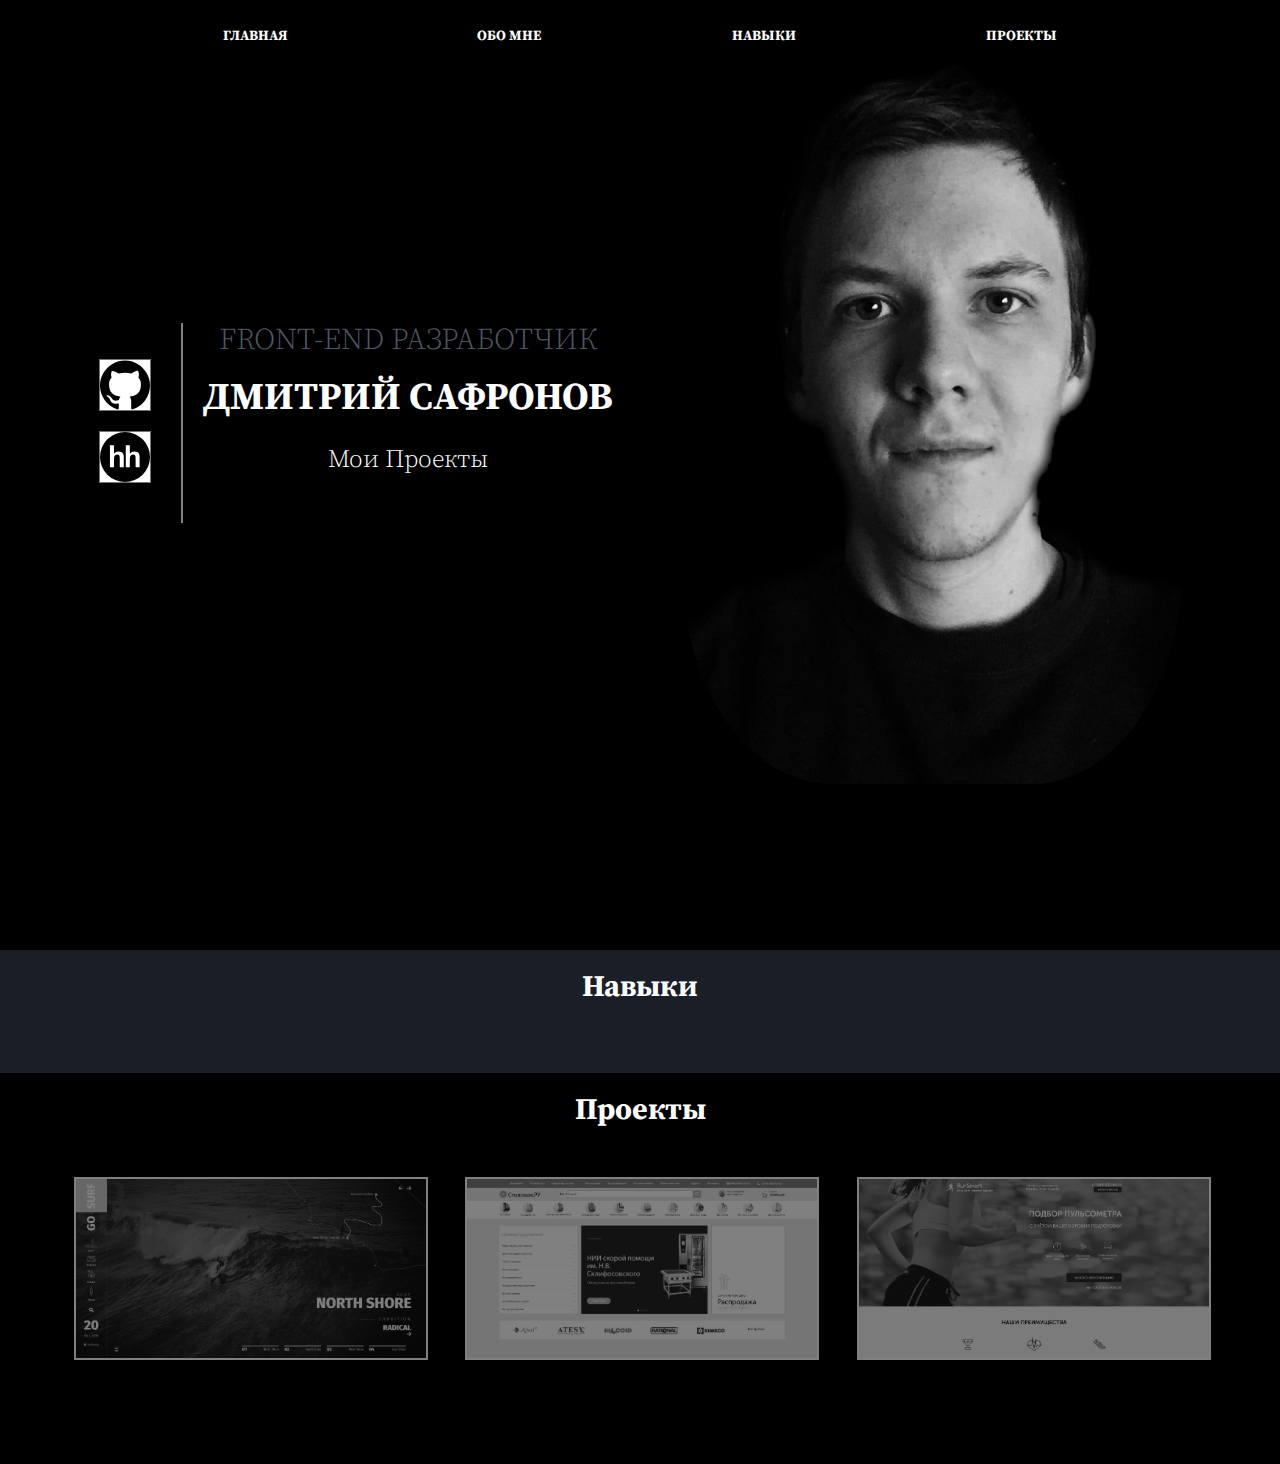
==== index.html @ 77fbb994 "Пробраня версия Портфолио (шапка, проекты)" ====
<!DOCTYPE html>
<html lang="ru">
<head>
    <meta charset="UTF-8">
    <meta http-equiv="X-UA-Compatible" content="IE=edge">
    <meta name="viewport" content="width=device-width, initial-scale=1.0">
    <title>Дмитрий Сафронов</title>
    <link rel="stylesheet" href="css/fonts.css">
    <link rel="stylesheet" href="css/style.css">
</head>
<body>
    <header class="header">
        <div class="container">
            <nav class="menu">
                <ul class="menu__list">
                    <li>
                        <a href="">
                            Главная
                        </a>
                    </li>
                    <li>
                        <a href="">
                            <span>Обо мне</span>
                        </a>
                    </li>
                    <li>
                        <a href="">
                            Навыки
                        </a>
                    </li>
                    <li>
                        <a href="">
                            Проекты
                        </a>
                    </li>
                </ul>
            </nav>
            <div class="header__wrapper">
                <div class="text">
                    <ul class="social__links">
                        <li class="github">
                            <a href="#">
                            <img src="img/social/github-logo.svg" alt="github">
                            </a>
                        </li>
                        <li class="hh">
                            <a href="#">
                            <img src="img/social/min.svg" alt="hh">
                            </a>
                        </li>
                    </ul>
                    <div class="line"></div>
                    <div class="title">
                        <div class="title__header">
                            <span>Front-End Разработчик</span>
                            Дмитрий Сафронов <br>
                        </div>
                        <div class="header-btn">
                            <a href="#" class="btn">Мои Проекты</a>
                        </div>
                    </div>
                </div>
                <div class="header__img">
                    <img src="img/I-am-bw-2.png" alt="i-am">
                </div>
            </div>
        </div>
    </header>

    <section class="skills">
        <div class="container">
            <div class="title">Навыки</div>
            <div class="skills__wrapper">
                <div class="skills_list">
                    <div class="skills__item">
                        <img src="" alt="">
                    </div>
                </div>
            </div>
        </div>
    </section>

    <section class="portfolio">
        <div class="container">
            <div class="title">Проекты</div>
            <div class="portfolio__wrapper">
                <div class="portfolio__list">
                    <div class="portfolio__item">
                        <a href="./projects/gosurf/index.html">
                            <img src="img/portfolio/go-surf.jpg" alt="go-surf">
                        </a>
                        <span class="portfolio__head">Go-surf</span>
                        <span class="portfolio__subhead">Туры по пляжам для сёрфинга</span>
                    </div>
                    <div class="portfolio__item">
                        <a href="./projects/dininroom/index.html">
                            <img src="img/portfolio/dininroom.jpg" alt="dininroom">
                        </a>
                        <span class="portfolio__head">Столовая.РУ</span>
                        <span class="portfolio__subhead">оснащение предприятий питания</span>
                    </div>
                    <div class="portfolio__item">
                        <a href="./projects/runsmart/index.html">
                            <img src="img/portfolio/runsmart.jpg" alt="runsmart">
                        </a>
                        <span class="portfolio__head">Runsmart</span>
                        <span class="portfolio__subhead">Пульсометры и спортивные часы</span>
                    </div>
                </div>
            </div>
        </div>
    </section>

    <script src="script.js"></script>
</body>
</html>
---- css/fonts.css ----
@font-face {
	font-family: 'SourceSerifPro';
	src: local('../fonts/SourceSerifPro-Light.ttf'),
		url('../fonts/SourceSerifPro-Light.ttf') format('truetype');
        font-weight: 300;
        font-style: normal;
}

@font-face {
	font-family: 'SourceSerifPro';
	src: local('../fonts/SourceSerifPro-Regular.ttf'),
		url('../fonts/SourceSerifPro-Regular.ttf') format('truetype');
        font-weight: normal;
        font-style: normal;
}

@font-face {
	font-family: 'SourceSerifPro';
	src: local('../fonts/SourceSerifPro-Bold.ttf'),
		url('../fonts/SourceSerifPro-Bold.ttf') format('truetype');
        font-weight: 700;
        font-style: normal;
}
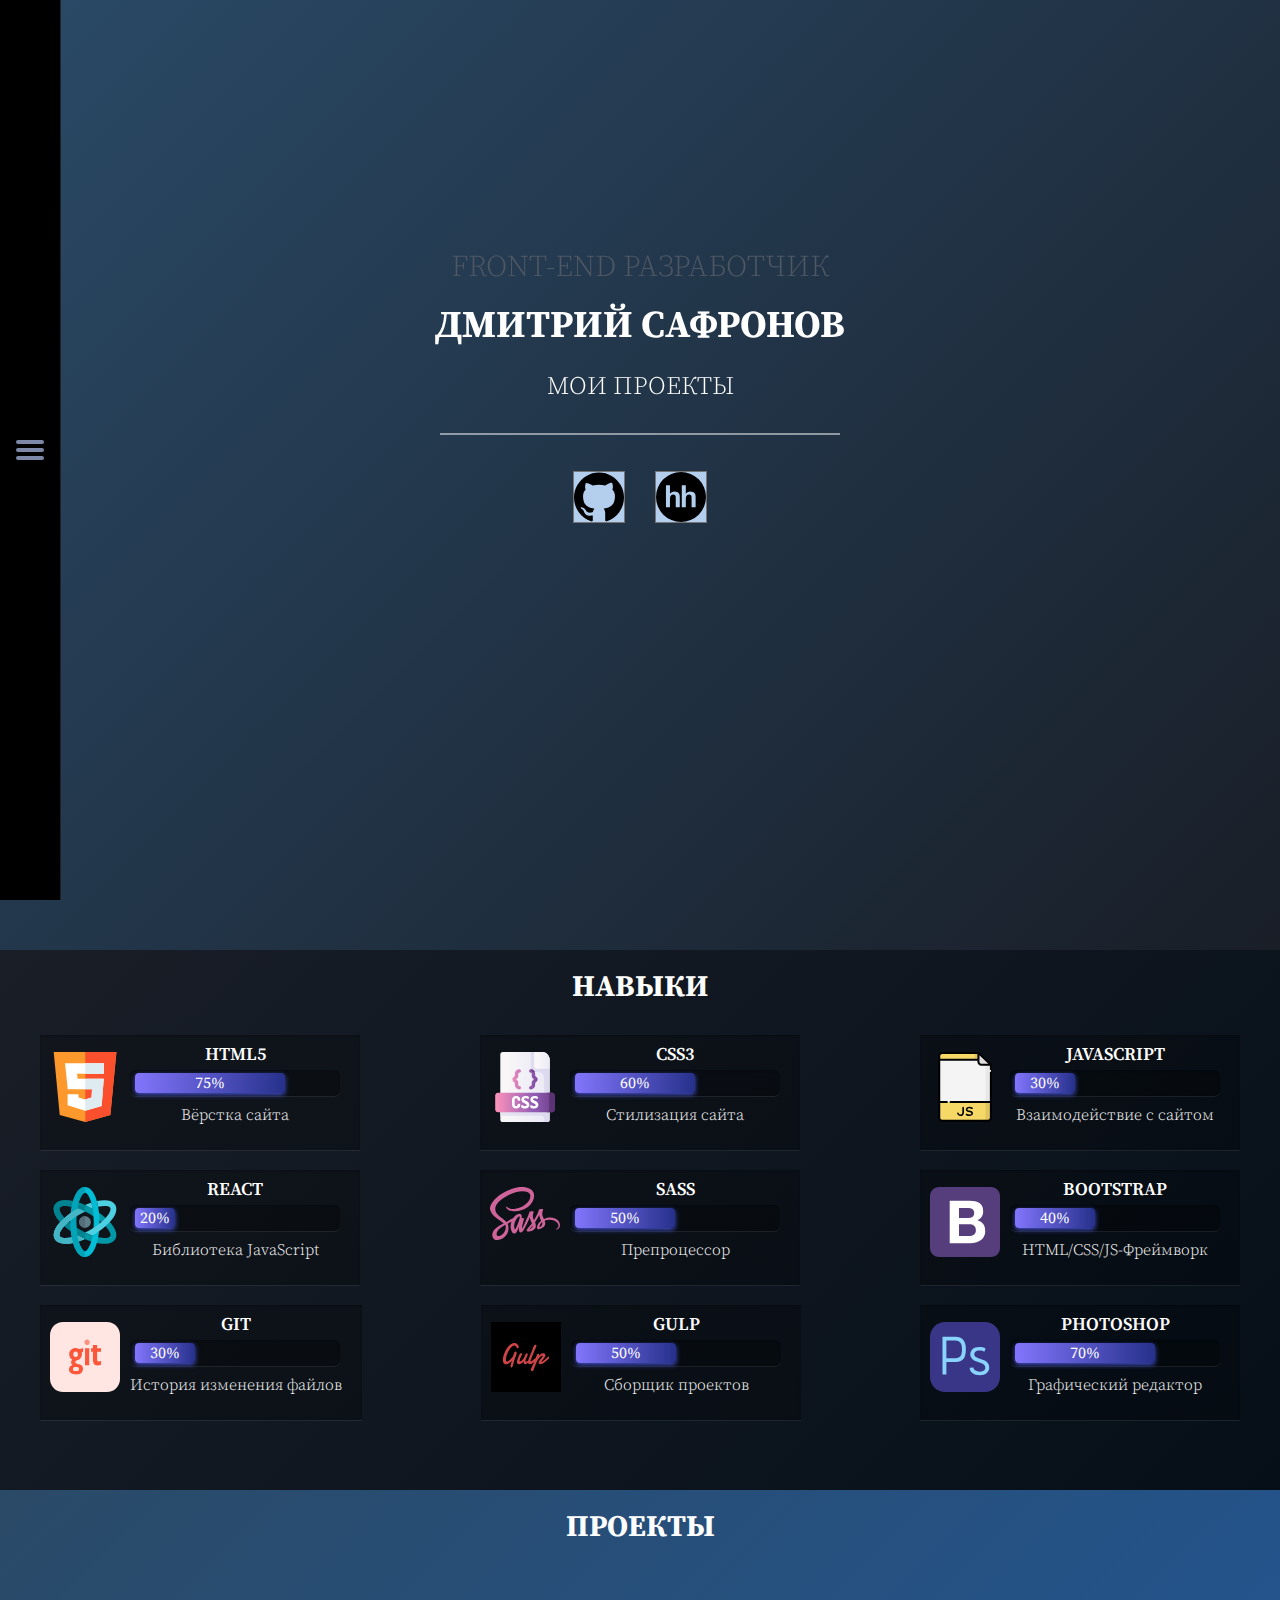
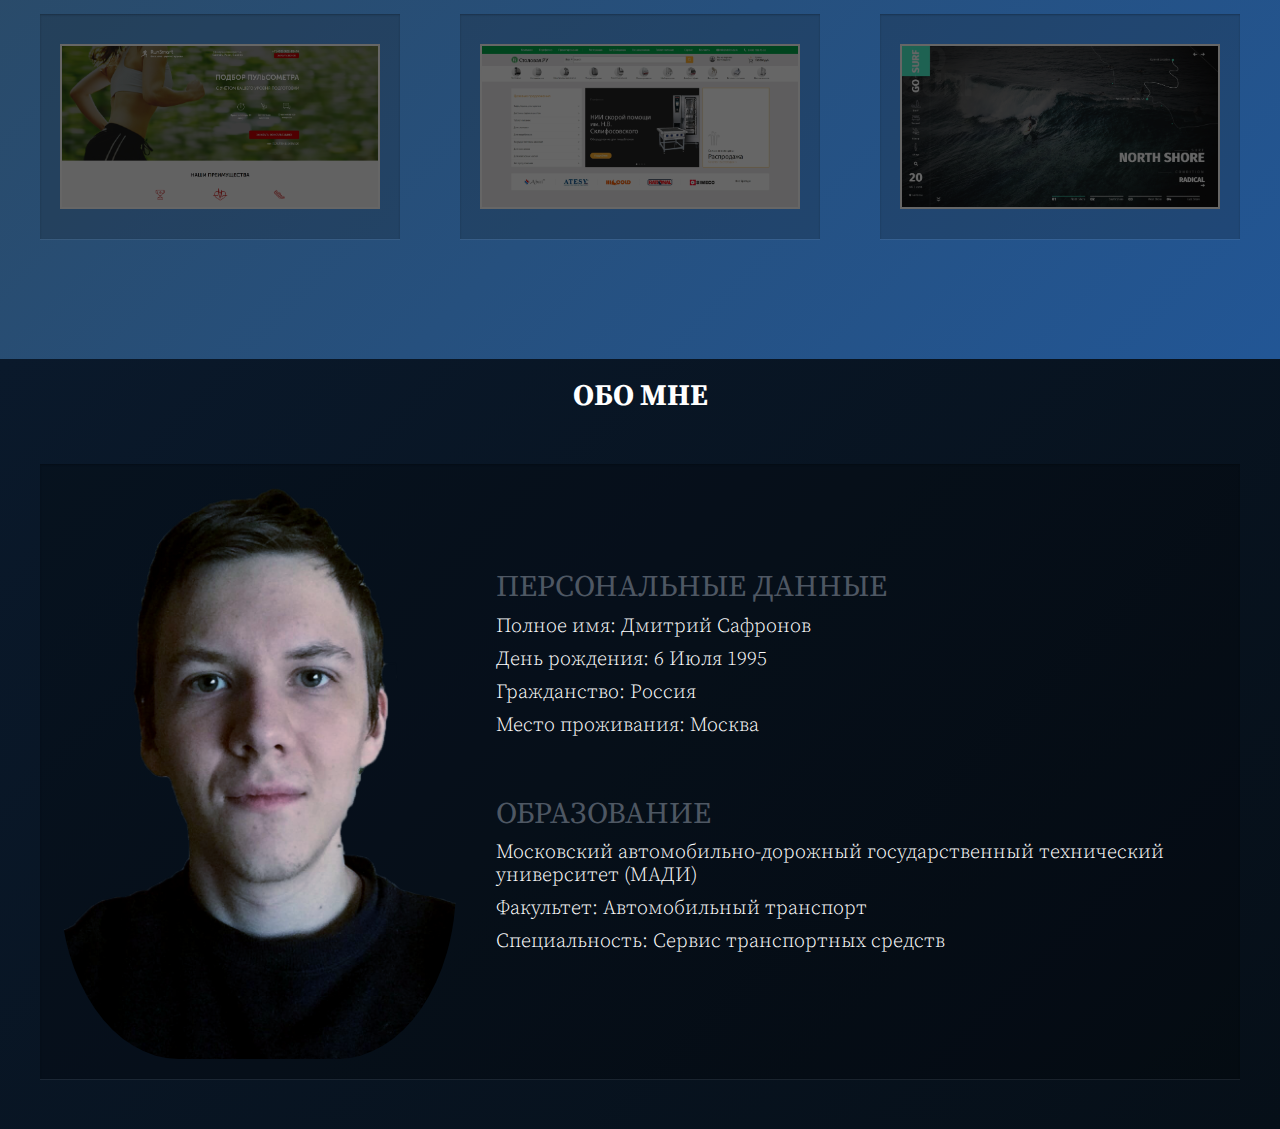
==== commit fc38657e: "Изменённое портфолио. Реализовано: Шапка, Навыки, Проекты, Обо мне, Бургер-меню" ====
--- a/index.html
+++ b/index.html
@@ -5,46 +5,54 @@
     <meta http-equiv="X-UA-Compatible" content="IE=edge">
     <meta name="viewport" content="width=device-width, initial-scale=1.0">
     <title>Дмитрий Сафронов</title>
+    <link rel="stylesheet" href="https://cdnjs.cloudflare.com/ajax/libs/animate.css/4.1.1/animate.min.css"/>
     <link rel="stylesheet" href="css/fonts.css">
     <link rel="stylesheet" href="css/style.css">
 </head>
 <body>
-    <header class="header">
+    <div class="nav__bar">
+        <a href="#" class="nav__trigger">
+            <div class="bars"></div>
+        </a>   
+    </div>
+
+    <nav class="menu">
+        <ul class="menu__list">
+            <li>
+                <a href="#header">
+                    Главная
+                </a>
+            </li>
+            <li>
+                <a href="#skills">
+                    Навыки
+                </a>
+            </li>
+            <li>
+                <a href="#works">
+                    Проекты
+                </a>
+            </li>
+            <li>
+                <a href="#about-me">
+                    <span>Обо мне</span>
+                </a>
+            </li>
+        </ul>
+    </nav>
+
+    <header class="header" id="header">
         <div class="container">
-            <nav class="menu">
-                <ul class="menu__list">
-                    <li>
-                        <a href="">
-                            Главная
-                        </a>
-                    </li>
-                    <li>
-                        <a href="">
-                            <span>Обо мне</span>
-                        </a>
-                    </li>
-                    <li>
-                        <a href="">
-                            Навыки
-                        </a>
-                    </li>
-                    <li>
-                        <a href="">
-                            Проекты
-                        </a>
-                    </li>
-                </ul>
-            </nav>
             <div class="header__wrapper">
                 <div class="text">
                     <ul class="social__links">
                         <li class="github">
-                            <a href="#">
+                            <a href="https://github.com/svsdima">
                             <img src="img/social/github-logo.svg" alt="github">
                             </a>
                         </li>
                         <li class="hh">
-                            <a href="#">
+                            <a href="https://hh.ru/resume/bef6593eff08a154a40039ed1f454852306b78">
                             <img src="img/social/min.svg" alt="hh">
                             </a>
                         </li>
@@ -52,65 +60,248 @@
                     <div class="line"></div>
                     <div class="title">
                         <div class="title__header">
-                            <span>Front-End Разработчик</span>
-                            Дмитрий Сафронов <br>
+                            Front-End Разработчик
+                        </div>
+                        <div class="title__subheader">
+                            Дмитрий Сафронов
                         </div>
                         <div class="header-btn">
-                            <a href="#" class="btn">Мои Проекты</a>
-                        </div>
-                    </div>
-                </div>
-                <div class="header__img">
-                    <img src="img/I-am-bw-2.png" alt="i-am">
-                </div>
+                            <a href="#works" class="btn">Мои Проекты</a>
+                        </div>
+                    </div>
+                </div>
+<!--                 <div class="header__img">
+                    <img src="img/dmitriy3.png" alt="dmitriy">
+                </div> -->
             </div>
         </div>
     </header>
 
-    <section class="skills">
+    <section class="skills" id="skills">
         <div class="container">
             <div class="title">Навыки</div>
             <div class="skills__wrapper">
-                <div class="skills_list">
-                    <div class="skills__item">
-                        <img src="" alt="">
+                <div class="skills__list">
+                    <div class="skills__item">
+                        <div class="skills__img">
+                            <img src="img/skills/html-5.svg" alt="html-5">
+                        </div>
+                    </div>
+                    <div class="skills__list-wrapper">
+                        <div class="skills__title">HTML5</div>
+                        <div class="skills__progress">
+                            <div class="skills__progress-bar" data-done="75">
+                                75%
+                            </div>
+                        </div>
+                        <div class="skills__subtitle">Вёрстка сайта</div>
+                    </div>
+                </div>
+                <div class="skills__list">
+                    <div class="skills__item">
+                        <div class="skills__img">
+                            <img src="img/skills/css.svg" alt="css">
+                        </div>
+                    </div>
+                    <div class="skills__list-wrapper">
+                        <div class="skills__title">CSS3</div>
+                        <div class="skills__progress">
+                            <div class="skills__progress-bar" data-done="60">
+                                60%
+                            </div>
+                        </div>
+                        <div class="skills__subtitle">Стилизация сайта</div>
+                    </div>
+                </div>
+                <div class="skills__list">
+                    <div class="skills__item">
+                        <div class="skills__img">
+                            <img src="img/skills/javascript.svg" alt="javascript">
+                        </div>
+                    </div>
+                    <div class="skills__list-wrapper">
+                        <div class="skills__title">JavaScript</div>
+                        <div class="skills__progress">
+                            <div class="skills__progress-bar" data-done="30">
+                                30%
+                            </div>
+                        </div>
+                        <div class="skills__subtitle">Взаимодействие с сайтом</div>
+                    </div>
+                </div>
+                <div class="skills__list">
+                    <div class="skills__item">
+                        <div class="skills__img">
+                            <img src="img/skills/react.svg" alt="react">
+                        </div>
+                    </div>
+                    <div class="skills__list-wrapper">
+                        <div class="skills__title">React</div>
+                        <div class="skills__progress">
+                            <div class="skills__progress-bar" data-done="20">
+                                20%
+                            </div>
+                        </div>
+                        <div class="skills__subtitle">Библиотека JavaScript</div>
+                    </div>
+                </div>
+                <div class="skills__list">
+                    <div class="skills__item">
+                        <div class="skills__img sass">
+                            <img src="img/skills/sass1.svg" alt="sass">
+                        </div>
+                    </div>
+                    <div class="skills__list-wrapper">
+                        <div class="skills__title">Sass</div>
+                        <div class="skills__progress">
+                            <div class="skills__progress-bar" data-done="50">
+                                50%
+                            </div>
+                        </div>
+                        <div class="skills__subtitle">Препроцессор</div>
+                    </div>
+                </div>
+                <div class="skills__list">
+                    <div class="skills__item">
+                        <div class="skills__img">
+                            <img src="img/skills/bootstrap.svg" alt="bootstrap">
+                        </div>
+                    </div>
+                    <div class="skills__list-wrapper">
+                        <div class="skills__title">Bootstrap</div>
+                        <div class="skills__progress">
+                            <div class="skills__progress-bar" data-done="40">
+                                40%
+                            </div>
+                        </div>
+                        <div class="skills__subtitle">HTML/CSS/JS-Фреймворк</div>
+                    </div>
+                </div>
+                <div class="skills__list">
+                    <div class="skills__item">
+                        <div class="skills__img">
+                            <img src="img/skills/git.svg" alt="git">
+                        </div>
+                    </div>
+                    <div class="skills__list-wrapper">
+                        <div class="skills__title">Git</div>
+                        <div class="skills__progress">
+                            <div class="skills__progress-bar" data-done="30">
+                                30%
+                            </div>
+                        </div>
+                        <div class="skills__subtitle">История изменения файлов</div>
+                    </div>
+                </div>
+                <div class="skills__list">
+                    <div class="skills__item">
+                        <div class="skills__img gulp">
+                            <img src="img/skills/gulp.svg" alt="gulp">
+                        </div>
+                    </div>
+                    <div class="skills__list-wrapper">
+                        <div class="skills__title">Gulp</div>
+                        <div class="skills__progress">
+                            <div class="skills__progress-bar" data-done="50">
+                                50%
+                            </div>
+                        </div>
+                        <div class="skills__subtitle">Сборщик проектов</div>
+                    </div>
+                </div>
+                <div class="skills__list">
+                    <div class="skills__item">
+                        <div class="skills__img">
+                            <img src="img/skills/photoshop.svg" alt="photoshop">
+                        </div>
+                    </div>
+                    <div class="skills__list-wrapper">
+                        <div class="skills__title">Photoshop</div>
+                        <div class="skills__progress">
+                            <div class="skills__progress-bar" data-done="70">
+                                70%
+                            </div>
+                        </div>
+                        <div class="skills__subtitle">Графический редактор</div>
                     </div>
                 </div>
             </div>
         </div>
     </section>
 
-    <section class="portfolio">
+    <section class="portfolio" id="works">
         <div class="container">
             <div class="title">Проекты</div>
             <div class="portfolio__wrapper">
                 <div class="portfolio__list">
-                    <div class="portfolio__item">
-                        <a href="./projects/gosurf/index.html">
-                            <img src="img/portfolio/go-surf.jpg" alt="go-surf">
-                        </a>
-                        <span class="portfolio__head">Go-surf</span>
-                        <span class="portfolio__subhead">Туры по пляжам для сёрфинга</span>
-                    </div>
-                    <div class="portfolio__item">
-                        <a href="./projects/dininroom/index.html">
-                            <img src="img/portfolio/dininroom.jpg" alt="dininroom">
-                        </a>
-                        <span class="portfolio__head">Столовая.РУ</span>
-                        <span class="portfolio__subhead">оснащение предприятий питания</span>
-                    </div>
-                    <div class="portfolio__item">
-                        <a href="./projects/runsmart/index.html">
-                            <img src="img/portfolio/runsmart.jpg" alt="runsmart">
-                        </a>
-                        <span class="portfolio__head">Runsmart</span>
-                        <span class="portfolio__subhead">Пульсометры и спортивные часы</span>
+                    <div class="portfolio__item item">
+                        <a href="./projects/gosurf/index.html"><img src="img/portfolio/runsmart.jpg" alt="runsmart"></a>
+                        <div class="item__content">
+                            <span class="item__head">Runsmart</span>
+                            <span class="item__subhead">Пульсометры и спортивные часы</span>
+                        </div>
+                    </div>
+                    <div class="portfolio__item item">
+                        <a href="./projects/gosurf/index.html"><img src="img/portfolio/dininroom.jpg" alt="dininroom"></a>
+                        <div class="item__content">
+                            <span class="item__head">Столовая.РУ</span>
+                            <span class="item__subhead">оснащение предприятий питания</span>
+                        </div>
+                    </div>
+                    <div class="portfolio__item item">
+                        <a href="./projects/gosurf/index.html"><img src="img/portfolio/go-surf.jpg" alt="go-surf"></a>
+                        <div class="item__content">
+                            <span class="item__head">Go-surf</span>
+                            <span class="item__subhead">Туры по пляжам для сёрфинга</span>
+                        </div>
                     </div>
                 </div>
             </div>
         </div>
     </section>
 
-    <script src="script.js"></script>
+    <section class="about-me" id="about-me">
+        <div class="container">
+            <div class="title">Обо мне</div>
+            <div class="about-me__wrapper">
+                <div class="about-me__img">
+                    <img src="img/dmitriy3.png" alt="dmitriy">
+                </div>
+                <div class="about-me__content">
+                    <div class="about-me__information">
+                        <div class="about-me__header">Персональные данные</div>
+                        <span>Полное имя: Дмитрий Сафронов</span>
+                        <span>День рождения: 6 Июля 1995</span>
+                        <span>Гражданство: Россия</span>
+                        <span>Место проживания: Москва</span>
+                    </div>
+                    <div class="about-me__information">
+                        <div class="about-me__header">Образование</div>
+                        <span>Московский автомобильно-дорожный государственный технический университет (МАДИ)</span>
+                        <span>Факультет: Автомобильный транспорт</span>
+                        <span>Специальность: Сервис транспортных средств</span>
+                    </div>
+                </div>
+            </div>
+        </div>
+    </section>
+
+    <a href="#header" class="pageup">
+        <svg class="up" viewBox="0 0 26 26" fill="#fff" xmlns="http://www.w3.org/2000/svg">
+            <path fill-rule="evenodd" clip-rule="evenodd" d="M26 0H0V26H26V0ZM4.6593 17.7519L13.1233 10.33L21.5873 17.7519L22.9059 16.2481L13.7826 8.24813L13.1233 7.67L12.464 8.24813L3.3407 16.2481L4.6593 17.7519Z" fill="#191e27"/>
+        </svg>
+    </a>
+
+<!--     <div id="preloader_malc" class="preloader_malc">
+
+        <div>
+    
+            Подождите, идет загрузка сайта ...
+    
+        </div>
+    
+    </div> -->
+
+    <script src="js/script.js"></script>
 </body>
 </html>--- a/css/fonts.css
+++ b/css/fonts.css
@@ -16,6 +16,14 @@
 
 @font-face {
 	font-family: 'SourceSerifPro';
+	src: local('../fonts/SourceSerifPro-SemiBold.ttf'),
+		url('../fonts/SourceSerifPro-SemiBold.ttf') format('truetype');
+        font-weight: 600;
+        font-style: normal;
+}
+
+@font-face {
+	font-family: 'SourceSerifPro';
 	src: local('../fonts/SourceSerifPro-Bold.ttf'),
 		url('../fonts/SourceSerifPro-Bold.ttf') format('truetype');
         font-weight: 700;
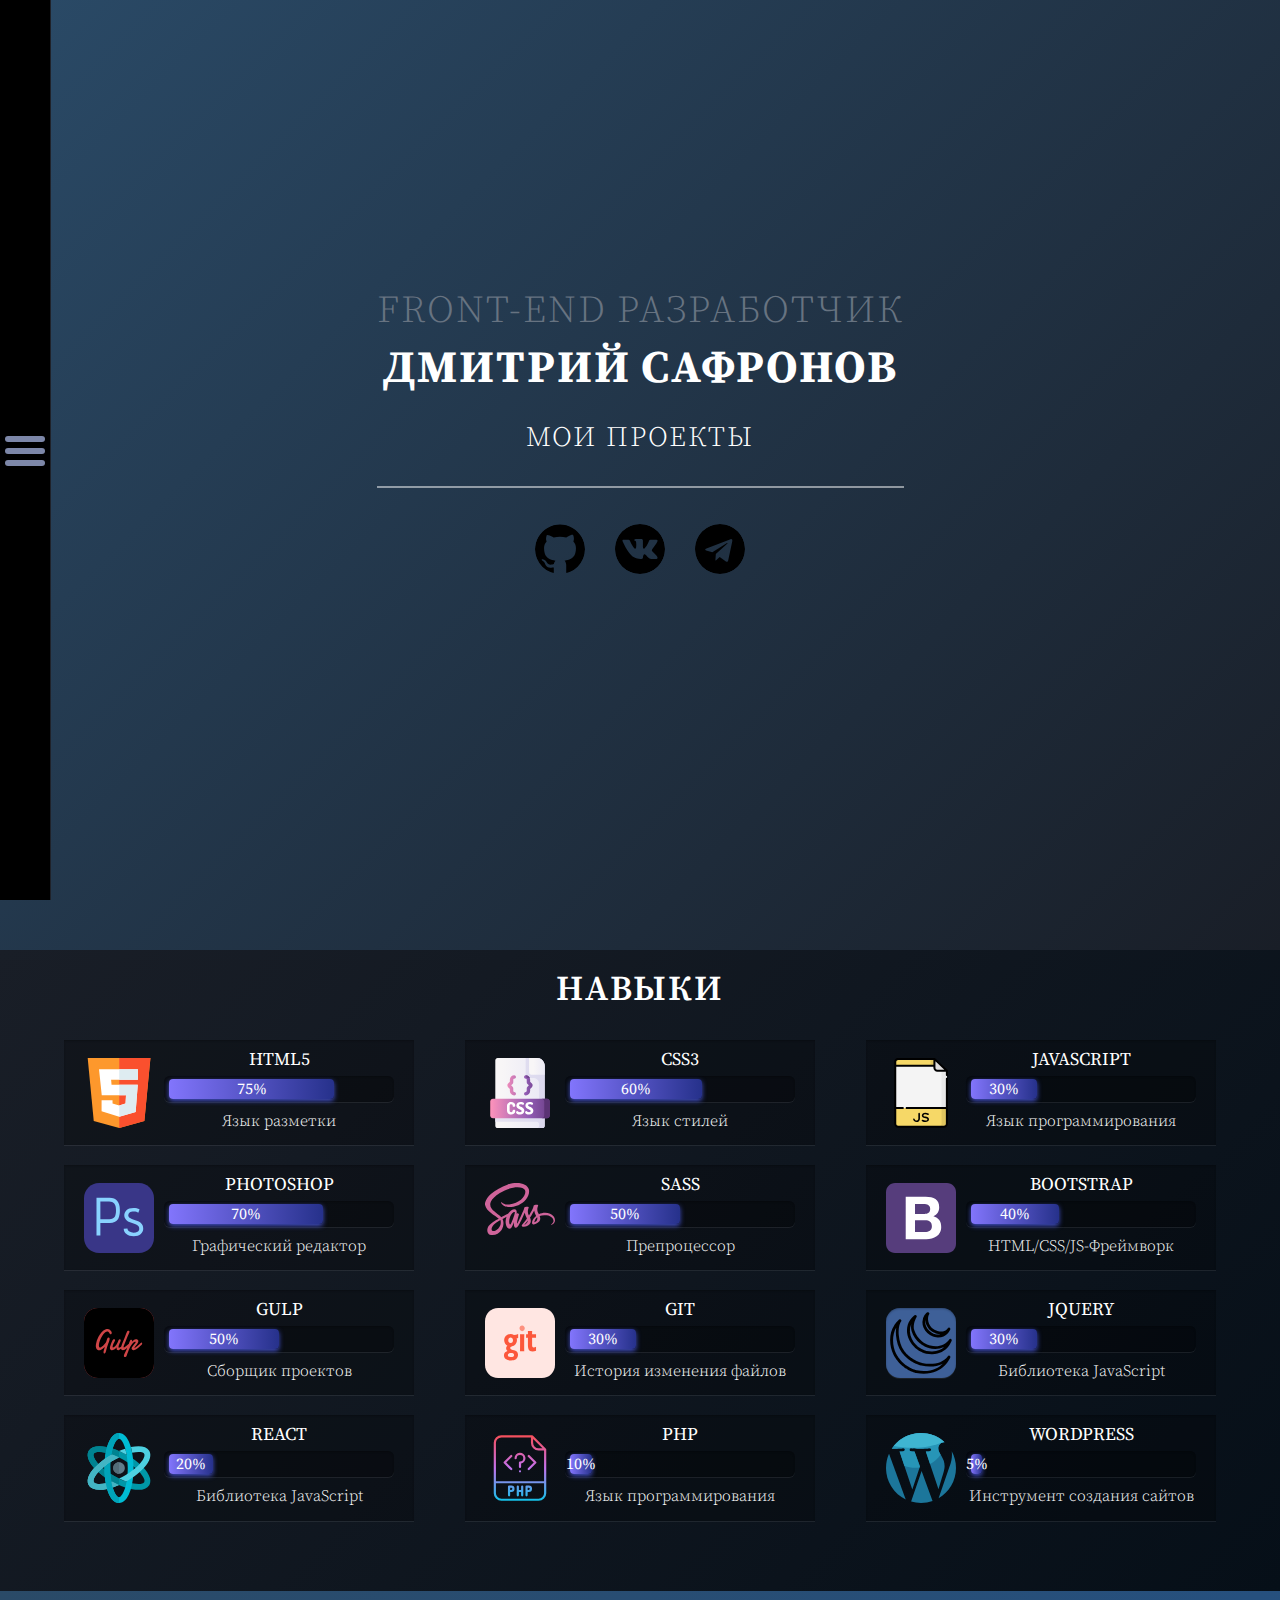
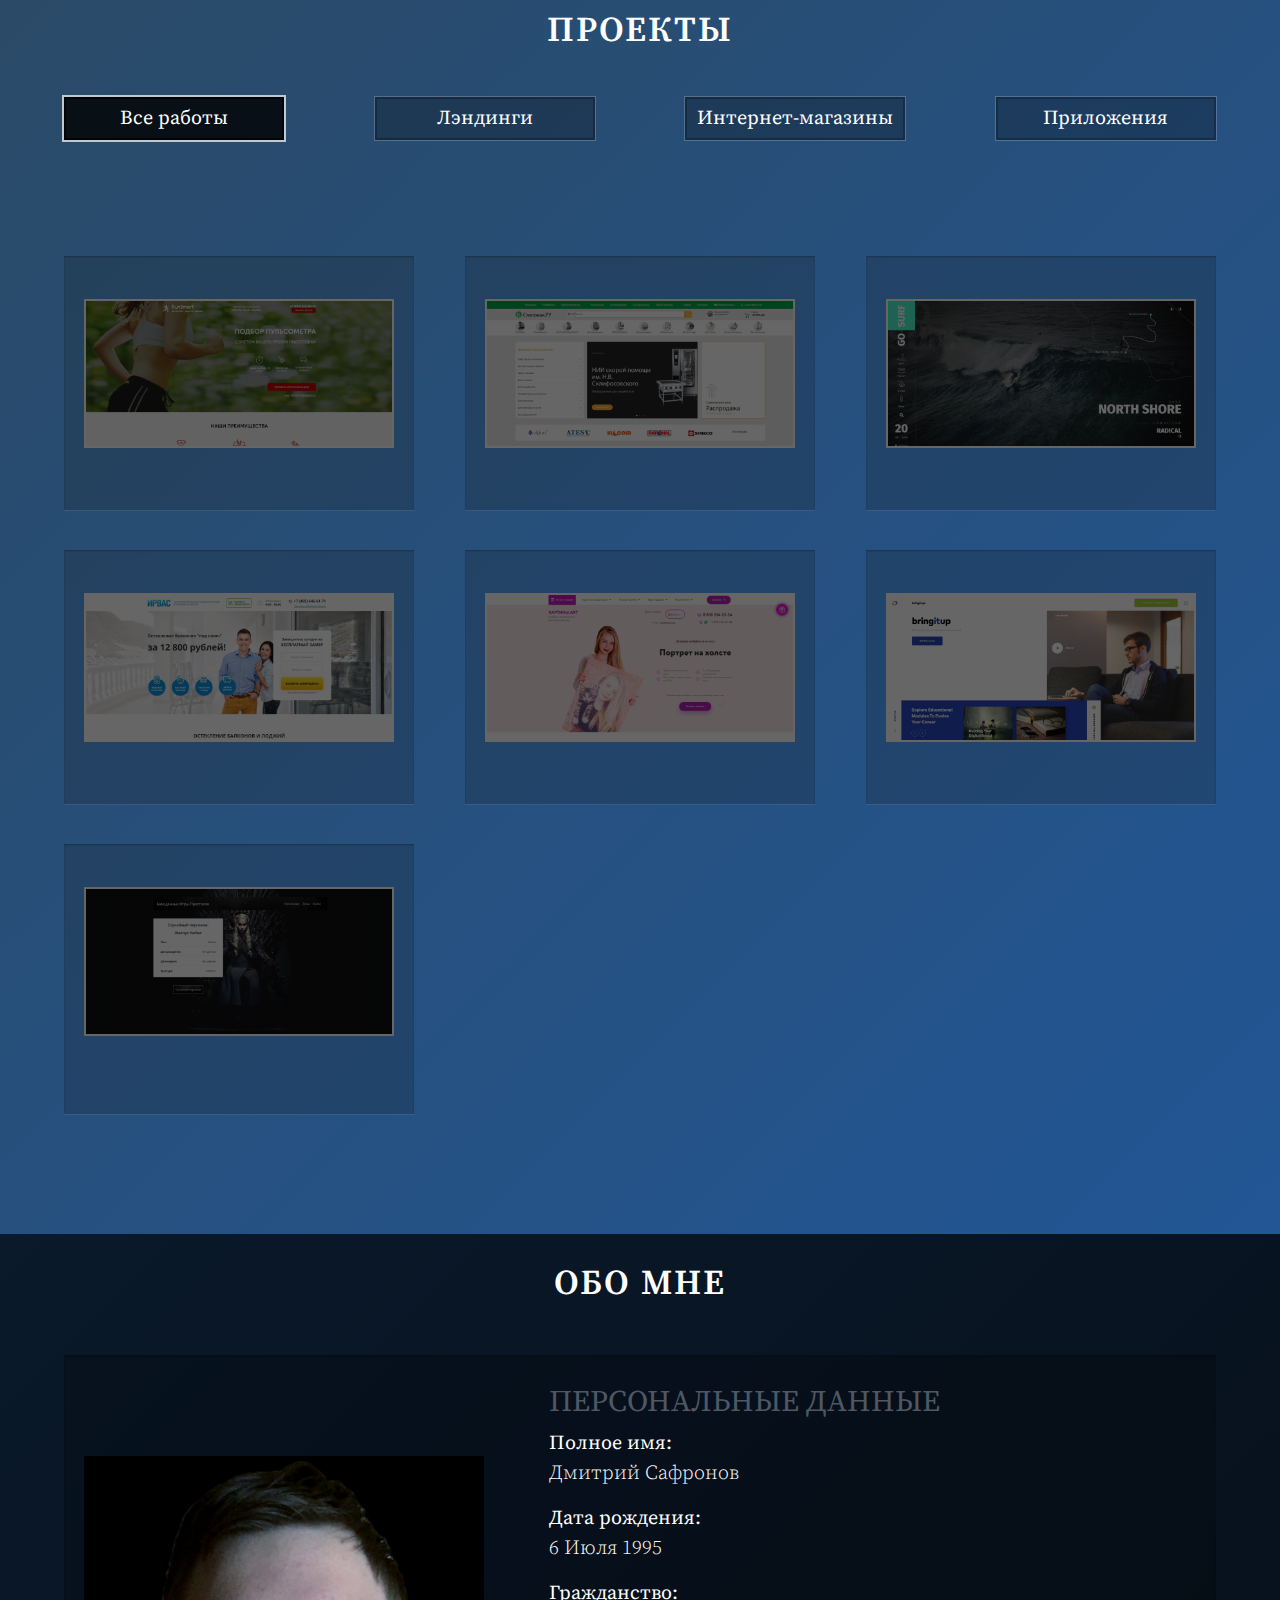
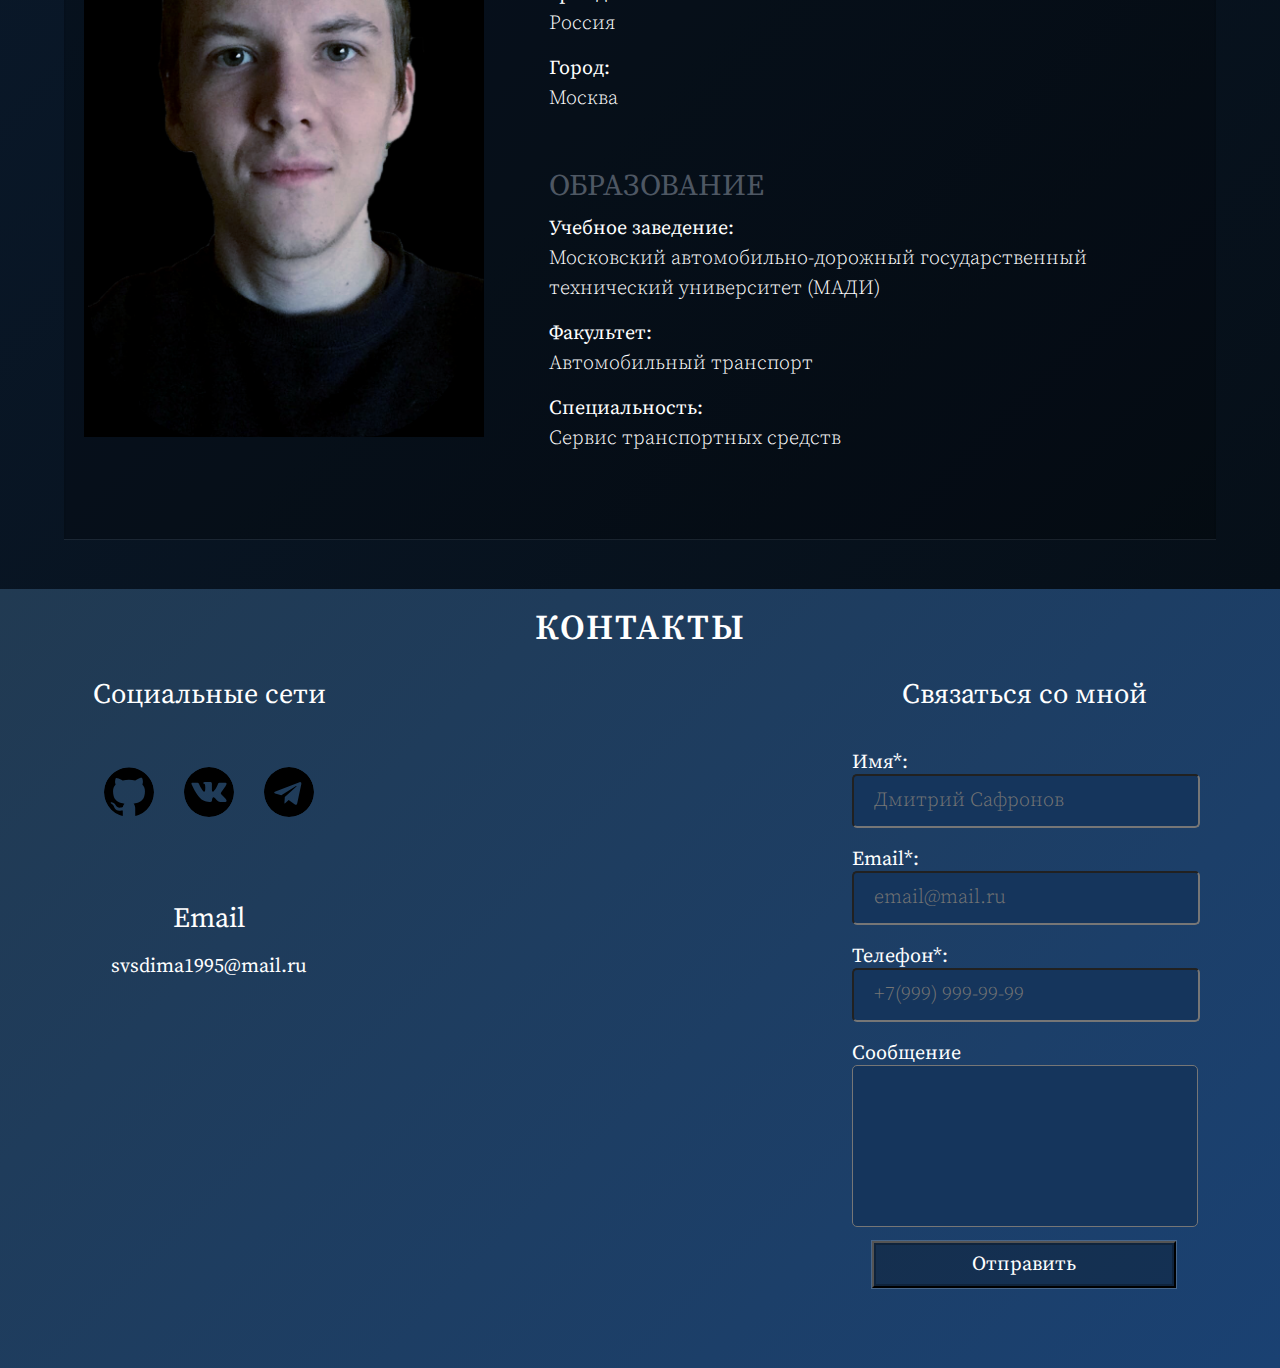
==== commit 282fec35: "Реализовано Контакты. Адаптация сайта" ====
--- a/index.html
+++ b/index.html
@@ -11,9 +11,9 @@
 </head>
 <body>
     <div class="nav__bar">
-        <a href="#" class="nav__trigger">
+        <div class="nav__trigger">
             <div class="bars"></div>
-        </a>   
+        </div>   
     </div>
 
     <nav class="menu">
@@ -38,6 +38,11 @@
                     <span>Обо мне</span>
                 </a>
             </li>
+            <li>
+                <a href="#contact-me">
+                    <span>Контакты</span>
+                </a>
+            </li>
         </ul>
     </nav>
 
@@ -48,22 +53,29 @@
                     <ul class="social__links">
                         <li class="github">
                             <a href="https://github.com/svsdima">
-                            <img src="img/social/github-logo.svg" alt="github">
+                                <img src="img/social/github-logo.svg" alt="github">
                             </a>
                         </li>
-                        <li class="hh">
-                            <a href="https://hh.ru/resume/bef6593eff08a154a40039ed1f454852306b78">
-                            <img src="img/social/min.svg" alt="hh">
+                        <li class="vk">
+                            <a href="https://vk.com/id21136071">
+                                <img src="img/social/vk.svg" alt="vk">
+                            </a>
+                        </li>
+                        <li class="telegram">
+                            <a href="https://tlgg.ru/@svsdima">
+                                <img src="img/social/telegram.svg" alt="telegram">
                             </a>
                         </li>
                     </ul>
                     <div class="line"></div>
                     <div class="title">
                         <div class="title__header">
-                            Front-End Разработчик
+                            <span>Front-End</span> 
+                            <span>Разработчик</span>
                         </div>
                         <div class="title__subheader">
-                            Дмитрий Сафронов
+                            <span>Дмитрий</span> 
+                            <span>Сафронов</span>
                         </div>
                         <div class="header-btn">
                             <a href="#works" class="btn">Мои Проекты</a>
@@ -94,7 +106,7 @@
                                 75%
                             </div>
                         </div>
-                        <div class="skills__subtitle">Вёрстка сайта</div>
+                        <div class="skills__subtitle">Язык разметки</div>
                     </div>
                 </div>
                 <div class="skills__list">
@@ -110,7 +122,7 @@
                                 60%
                             </div>
                         </div>
-                        <div class="skills__subtitle">Стилизация сайта</div>
+                        <div class="skills__subtitle">Язык стилей</div>
                     </div>
                 </div>
                 <div class="skills__list">
@@ -126,7 +138,103 @@
                                 30%
                             </div>
                         </div>
-                        <div class="skills__subtitle">Взаимодействие с сайтом</div>
+                        <div class="skills__subtitle">Язык программирования</div>
+                    </div>
+                </div>
+                <div class="skills__list">
+                    <div class="skills__item">
+                        <div class="skills__img">
+                            <img src="img/skills/photoshop.svg" alt="photoshop">
+                        </div>
+                    </div>
+                    <div class="skills__list-wrapper">
+                        <div class="skills__title">Photoshop</div>
+                        <div class="skills__progress">
+                            <div class="skills__progress-bar" data-done="70">
+                                70%
+                            </div>
+                        </div>
+                        <div class="skills__subtitle">Графический редактор</div>
+                    </div>
+                </div>
+                <div class="skills__list">
+                    <div class="skills__item">
+                        <div class="skills__img sass">
+                            <img src="img/skills/sass1.svg" alt="sass">
+                        </div>
+                    </div>
+                    <div class="skills__list-wrapper">
+                        <div class="skills__title">Sass</div>
+                        <div class="skills__progress">
+                            <div class="skills__progress-bar" data-done="50">
+                                50%
+                            </div>
+                        </div>
+                        <div class="skills__subtitle">Препроцессор</div>
+                    </div>
+                </div>
+                <div class="skills__list">
+                    <div class="skills__item">
+                        <div class="skills__img">
+                            <img src="img/skills/bootstrap.svg" alt="bootstrap">
+                        </div>
+                    </div>
+                    <div class="skills__list-wrapper">
+                        <div class="skills__title">Bootstrap</div>
+                        <div class="skills__progress">
+                            <div class="skills__progress-bar" data-done="40">
+                                40%
+                            </div>
+                        </div>
+                        <div class="skills__subtitle">HTML/CSS/JS-Фреймворк</div>
+                    </div>
+                </div>
+                <div class="skills__list">
+                    <div class="skills__item">
+                        <div class="skills__img gulp">
+                            <img src="img/skills/gulp.svg" alt="gulp">
+                        </div>
+                    </div>
+                    <div class="skills__list-wrapper">
+                        <div class="skills__title">Gulp</div>
+                        <div class="skills__progress">
+                            <div class="skills__progress-bar" data-done="50">
+                                50%
+                            </div>
+                        </div>
+                        <div class="skills__subtitle">Сборщик проектов</div>
+                    </div>
+                </div>
+                <div class="skills__list">
+                    <div class="skills__item">
+                        <div class="skills__img">
+                            <img src="img/skills/git.svg" alt="git">
+                        </div>
+                    </div>
+                    <div class="skills__list-wrapper">
+                        <div class="skills__title">Git</div>
+                        <div class="skills__progress">
+                            <div class="skills__progress-bar" data-done="30">
+                                30%
+                            </div>
+                        </div>
+                        <div class="skills__subtitle">История изменения файлов</div>
+                    </div>
+                </div>
+                <div class="skills__list">
+                    <div class="skills__item">
+                        <div class="skills__img jquery">
+                            <img src="img/skills/jquery.svg" alt="jquery">
+                        </div>
+                    </div>
+                    <div class="skills__list-wrapper">
+                        <div class="skills__title">JQuery</div>
+                        <div class="skills__progress">
+                            <div class="skills__progress-bar" data-done="30">
+                                30%
+                            </div>
+                        </div>
+                        <div class="skills__subtitle">Библиотека JavaScript</div>
                     </div>
                 </div>
                 <div class="skills__list">
@@ -147,82 +255,34 @@
                 </div>
                 <div class="skills__list">
                     <div class="skills__item">
-                        <div class="skills__img sass">
-                            <img src="img/skills/sass1.svg" alt="sass">
-                        </div>
-                    </div>
-                    <div class="skills__list-wrapper">
-                        <div class="skills__title">Sass</div>
-                        <div class="skills__progress">
-                            <div class="skills__progress-bar" data-done="50">
-                                50%
-                            </div>
-                        </div>
-                        <div class="skills__subtitle">Препроцессор</div>
-                    </div>
-                </div>
-                <div class="skills__list">
-                    <div class="skills__item">
-                        <div class="skills__img">
-                            <img src="img/skills/bootstrap.svg" alt="bootstrap">
-                        </div>
-                    </div>
-                    <div class="skills__list-wrapper">
-                        <div class="skills__title">Bootstrap</div>
-                        <div class="skills__progress">
-                            <div class="skills__progress-bar" data-done="40">
-                                40%
-                            </div>
-                        </div>
-                        <div class="skills__subtitle">HTML/CSS/JS-Фреймворк</div>
-                    </div>
-                </div>
-                <div class="skills__list">
-                    <div class="skills__item">
-                        <div class="skills__img">
-                            <img src="img/skills/git.svg" alt="git">
-                        </div>
-                    </div>
-                    <div class="skills__list-wrapper">
-                        <div class="skills__title">Git</div>
-                        <div class="skills__progress">
-                            <div class="skills__progress-bar" data-done="30">
-                                30%
-                            </div>
-                        </div>
-                        <div class="skills__subtitle">История изменения файлов</div>
-                    </div>
-                </div>
-                <div class="skills__list">
-                    <div class="skills__item">
-                        <div class="skills__img gulp">
-                            <img src="img/skills/gulp.svg" alt="gulp">
-                        </div>
-                    </div>
-                    <div class="skills__list-wrapper">
-                        <div class="skills__title">Gulp</div>
-                        <div class="skills__progress">
-                            <div class="skills__progress-bar" data-done="50">
-                                50%
-                            </div>
-                        </div>
-                        <div class="skills__subtitle">Сборщик проектов</div>
-                    </div>
-                </div>
-                <div class="skills__list">
-                    <div class="skills__item">
-                        <div class="skills__img">
-                            <img src="img/skills/photoshop.svg" alt="photoshop">
-                        </div>
-                    </div>
-                    <div class="skills__list-wrapper">
-                        <div class="skills__title">Photoshop</div>
-                        <div class="skills__progress">
-                            <div class="skills__progress-bar" data-done="70">
-                                70%
-                            </div>
-                        </div>
-                        <div class="skills__subtitle">Графический редактор</div>
+                        <div class="skills__img">
+                            <img src="img/skills/php.svg" alt="php">
+                        </div>
+                    </div>
+                    <div class="skills__list-wrapper">
+                        <div class="skills__title">PHP</div>
+                        <div class="skills__progress">
+                            <div class="skills__progress-bar" data-done="10">
+                                10%
+                            </div>
+                        </div>
+                        <div class="skills__subtitle">Язык программирования</div>
+                    </div>
+                </div>
+                <div class="skills__list">
+                    <div class="skills__item">
+                        <div class="skills__img">
+                            <img src="img/skills/wordpress.svg" alt="wordpress">
+                        </div>
+                    </div>
+                    <div class="skills__list-wrapper">
+                        <div class="skills__title">WordPress</div>
+                        <div class="skills__progress">
+                            <div class="skills__progress-bar" data-done="5">
+                                5%
+                            </div>
+                        </div>
+                        <div class="skills__subtitle">Инструмент создания сайтов</div>
                     </div>
                 </div>
             </div>
@@ -232,30 +292,89 @@
     <section class="portfolio" id="works">
         <div class="container">
             <div class="title">Проекты</div>
+            <ul class="portfolio__menu">
+                <li class="all active">Все работы</li>
+                <li class="landing">Лэндинги</li>
+                <li class="store">Интернет-магазины</li>
+                <li class="app">Приложения</li>
+            </ul>
             <div class="portfolio__wrapper">
                 <div class="portfolio__list">
-                    <div class="portfolio__item item">
-                        <a href="./projects/gosurf/index.html"><img src="img/portfolio/runsmart.jpg" alt="runsmart"></a>
+                    <div class="portfolio__item item all landing store">
                         <div class="item__content">
                             <span class="item__head">Runsmart</span>
+                        </div>
+                        <a href="./projects/runsmart/index.html"><img src="img/portfolio/runsmart.jpg" alt="runsmart"></a>
+                        <div class="item__content">
+                            
                             <span class="item__subhead">Пульсометры и спортивные часы</span>
-                        </div>
-                    </div>
-                    <div class="portfolio__item item">
-                        <a href="./projects/gosurf/index.html"><img src="img/portfolio/dininroom.jpg" alt="dininroom"></a>
+                            <span class="item__info">HTML, Bootstrap, SASS, JQuery, Gulp, PHP</span>
+                        </div>
+                    </div>
+                    <div class="portfolio__item item all landing">
                         <div class="item__content">
                             <span class="item__head">Столовая.РУ</span>
+                        </div>
+                        <a href="./projects/dininroom/index.html"><img src="img/portfolio/dininroom.jpg" alt="dininroom"></a>
+                        <div class="item__content">
                             <span class="item__subhead">оснащение предприятий питания</span>
-                        </div>
-                    </div>
-                    <div class="portfolio__item item">
+                            <span class="item__info">HTML, SASS, JavaScript, Gulp</span>
+                        </div>
+                    </div>
+                    <div class="portfolio__item item all landing">
+                        <div class="item__content">
+                            <span class="item__head">Go-surf</span>
+                        </div>
                         <a href="./projects/gosurf/index.html"><img src="img/portfolio/go-surf.jpg" alt="go-surf"></a>
                         <div class="item__content">
-                            <span class="item__head">Go-surf</span>
                             <span class="item__subhead">Туры по пляжам для сёрфинга</span>
-                        </div>
-                    </div>
-                </div>
+                            <span class="item__info">HTML, SASS, JQuery, Gulp</span>
+                        </div>
+                    </div>
+                    <div class="portfolio__item item all landing">
+                        <div class="item__content">
+                            <span class="item__head">Ирвас</span>
+                        </div>
+                        <a href="./projects/window/index.html"><img src="img/portfolio/irvas.jpg" alt="irvas"></a>
+                        <div class="item__content">
+                            <span class="item__subhead">Остекление балконов "под ключ"</span>
+                            <span class="item__info">JavaScript, Gulp</span>
+                        </div>
+                    </div>
+                    <div class="portfolio__item item all landing">
+                        <div class="item__content">
+                            <span class="item__head">Картины.Art</span>
+                        </div>
+                        <a href="./projects/picture/index.html"><img src="img/portfolio/pictures.jpg" alt="pictures"></a>
+                        <div class="item__content">
+                            <span class="item__subhead">Портреты на холсте</span>
+                            <span class="item__info">JavaScript, Gulp</span>
+                        </div>
+                    </div>
+                    <div class="portfolio__item item all landing">
+                        <div class="item__content">
+                            <span class="item__head">Bringitup</span>
+                        </div>
+                        <a href="./projects/bringitup/index.html"><img src="img/portfolio/bringitup.jpg" alt="bringitup"></a>
+                        <div class="item__content">
+                            <span class="item__subhead">Образовательный сайт</span>
+                            <span class="item__info">JavaScript, Gulp</span>
+                        </div>
+                    </div>
+                    <div class="portfolio__item item all app">
+                        <div class="item__content">
+                            <span class="item__head">Игра Престолов</span>
+                        </div>
+                        <a href="https://game-of-thrones-data-base.herokuapp.com/"><img src="img/portfolio/game-of-thrones.jpg" alt="game-of-thrones"></a>
+                        <div class="item__content">
+                            <span class="item__subhead">База данных по сериалу "Игра Престолов"</span>
+                            <span class="item__info">HTML, CSS, React, JavaScript</span>
+                        </div>
+                    </div>
+                </div>
+            </div>
+            <div class="container">
+                <div class="portfolio__no">Такой работы пока что не было сделано :(</div>
             </div>
         </div>
     </section>
@@ -264,32 +383,105 @@
         <div class="container">
             <div class="title">Обо мне</div>
             <div class="about-me__wrapper">
-                <div class="about-me__img">
-                    <img src="img/dmitriy3.png" alt="dmitriy">
-                </div>
-                <div class="about-me__content">
-                    <div class="about-me__information">
-                        <div class="about-me__header">Персональные данные</div>
-                        <span>Полное имя: Дмитрий Сафронов</span>
-                        <span>День рождения: 6 Июля 1995</span>
-                        <span>Гражданство: Россия</span>
-                        <span>Место проживания: Москва</span>
-                    </div>
-                    <div class="about-me__information">
-                        <div class="about-me__header">Образование</div>
-                        <span>Московский автомобильно-дорожный государственный технический университет (МАДИ)</span>
-                        <span>Факультет: Автомобильный транспорт</span>
-                        <span>Специальность: Сервис транспортных средств</span>
+                <div class="about-me__top">
+                    <div class="about-me__img">
+                        <img src="img/dmitriy.png" alt="dmitriy">
+                    </div>
+                    <div class="about-me__content">
+                        <div class="about-me__information">
+                            <div class="about-me__header">Персональные данные</div>
+                            <div class="about-me__info">Полное имя: <span>Дмитрий Сафронов</span></div>
+                            <div class="about-me__info">Дата рождения: <span>6 Июля 1995</span></div>
+                            <div class="about-me__info">Гражданство: <span>Россия</span></div>
+                            <div class="about-me__info">Город: <span>Москва</span></div>
+                        </div>
+                        <div class="about-me__information">
+                            <div class="about-me__header">Образование</div>
+                            <div class="about-me__info">Учебное заведение: <span>Московский автомобильно-дорожный государственный технический университет (МАДИ)</span></div>
+                            <div class="about-me__info">Факультет: <span>Автомобильный транспорт</span></div>
+                            <div class="about-me__info">Специальность: <span>Сервис транспортных средств</span></div>
+                        </div>
+                    </div>
+                </div>
+                <div class="about-me__bottom">
+                    <div class="about-me__content">
+                        <div class="about-me__information">
+                            <div class="about-me__header">О себе</div>
+                            <div class="about-me__info"> <span>  </span></div>
+                        </div>
                     </div>
                 </div>
             </div>
         </div>
     </section>
 
+    <section class="contact-me" id="contact-me">
+        <div class="container">
+            <div class="title">Контакты</div>
+            <div class="contact-me__wrapper">
+                <div class="contact-me__list">
+                    <div class="contacts">
+                        <div class="contacts__wrapper">
+                            <div class="subtitle">Социальные сети</div>
+                            <ul class="social__links">
+                                <li class="github">
+                                    <a href="https://github.com/svsdima">
+                                        <img src="img/social/github-logo.svg" alt="github">
+                                    </a>
+                                </li>
+                                <li class="vk">
+                                    <a href="https://vk.com/id21136071">
+                                        <img src="img/social/vk.svg" alt="vk">
+                                    </a>
+                                </li>
+                                <li class="telegram">
+                                    <a href="https://tlgg.ru/@svsdima">
+                                        <img src="img/social/telegram.svg" alt="telegram">
+                                    </a>
+                                </li>
+                            </ul>
+                        </div>
+                        <div class="contacts__wrapper">
+                            <div class="subtitle">Email</div>
+                            <div class="social__email">
+                                <a href="mailto:svsdima1995@mail.ru">
+                                    svsdima1995@mail.ru
+                                </a>
+                            </div>
+                        </div>
+                    </div>
+                </div>
+                <div class="contact-me__list">
+                    <div class="subtitle">Связаться со мной</div>
+                    <div class="form">
+                        <form id="fs-frm" name="complaint-form" accept-charset="utf-8" action="https://formspree.io/f/xgepjoev" method="post" class="form__body">
+                              <div class="form__item">
+                                <label for="full-name" class="form__label">Имя*:</label>
+                                <input type="text" name="name" id="full-name" placeholder="Дмитрий Сафронов" required="" class="form__input">
+                              </div>
+                              <div class="form__item">
+                                <label for="email-address" class="form__label">Email*:</label>
+                                <input type="email" name="_replyto" id="email-address" placeholder="email@mail.ru" required="" class="form__input">
+                              </div>
+                              <div class="form__item">
+                                <label for="telephone" class="form__label">Телефон*:</label>
+                                <input type="telephone" name="telephone" id="telephone" placeholder="+7(999) 999-99-99" required="" class="form__input">
+                              </div>
+                              <div class="form__item">
+                                <label for="complaint" class="form__label">Сообщение</label>
+                                <textarea rows="6" name="complaint" id="complaint" placeholder="" class="form__input"></textarea>
+                                <input type="hidden" name="_subject" id="email-subject" value="Complaint Form Submission" class="form__input">
+                              </div>
+                            <button type="submit" class="form__button">Отправить</button>
+                          </form>
+                    </div>
+                </div>
+            </div>
+        </div>
+    </section>
+
     <a href="#header" class="pageup">
-        <svg class="up" viewBox="0 0 26 26" fill="#fff" xmlns="http://www.w3.org/2000/svg">
-            <path fill-rule="evenodd" clip-rule="evenodd" d="M26 0H0V26H26V0ZM4.6593 17.7519L13.1233 10.33L21.5873 17.7519L22.9059 16.2481L13.7826 8.24813L13.1233 7.67L12.464 8.24813L3.3407 16.2481L4.6593 17.7519Z" fill="#191e27"/>
-        </svg>
+        <img src="img/up-arrow.svg" alt="">
     </a>
 
 <!--     <div id="preloader_malc" class="preloader_malc">
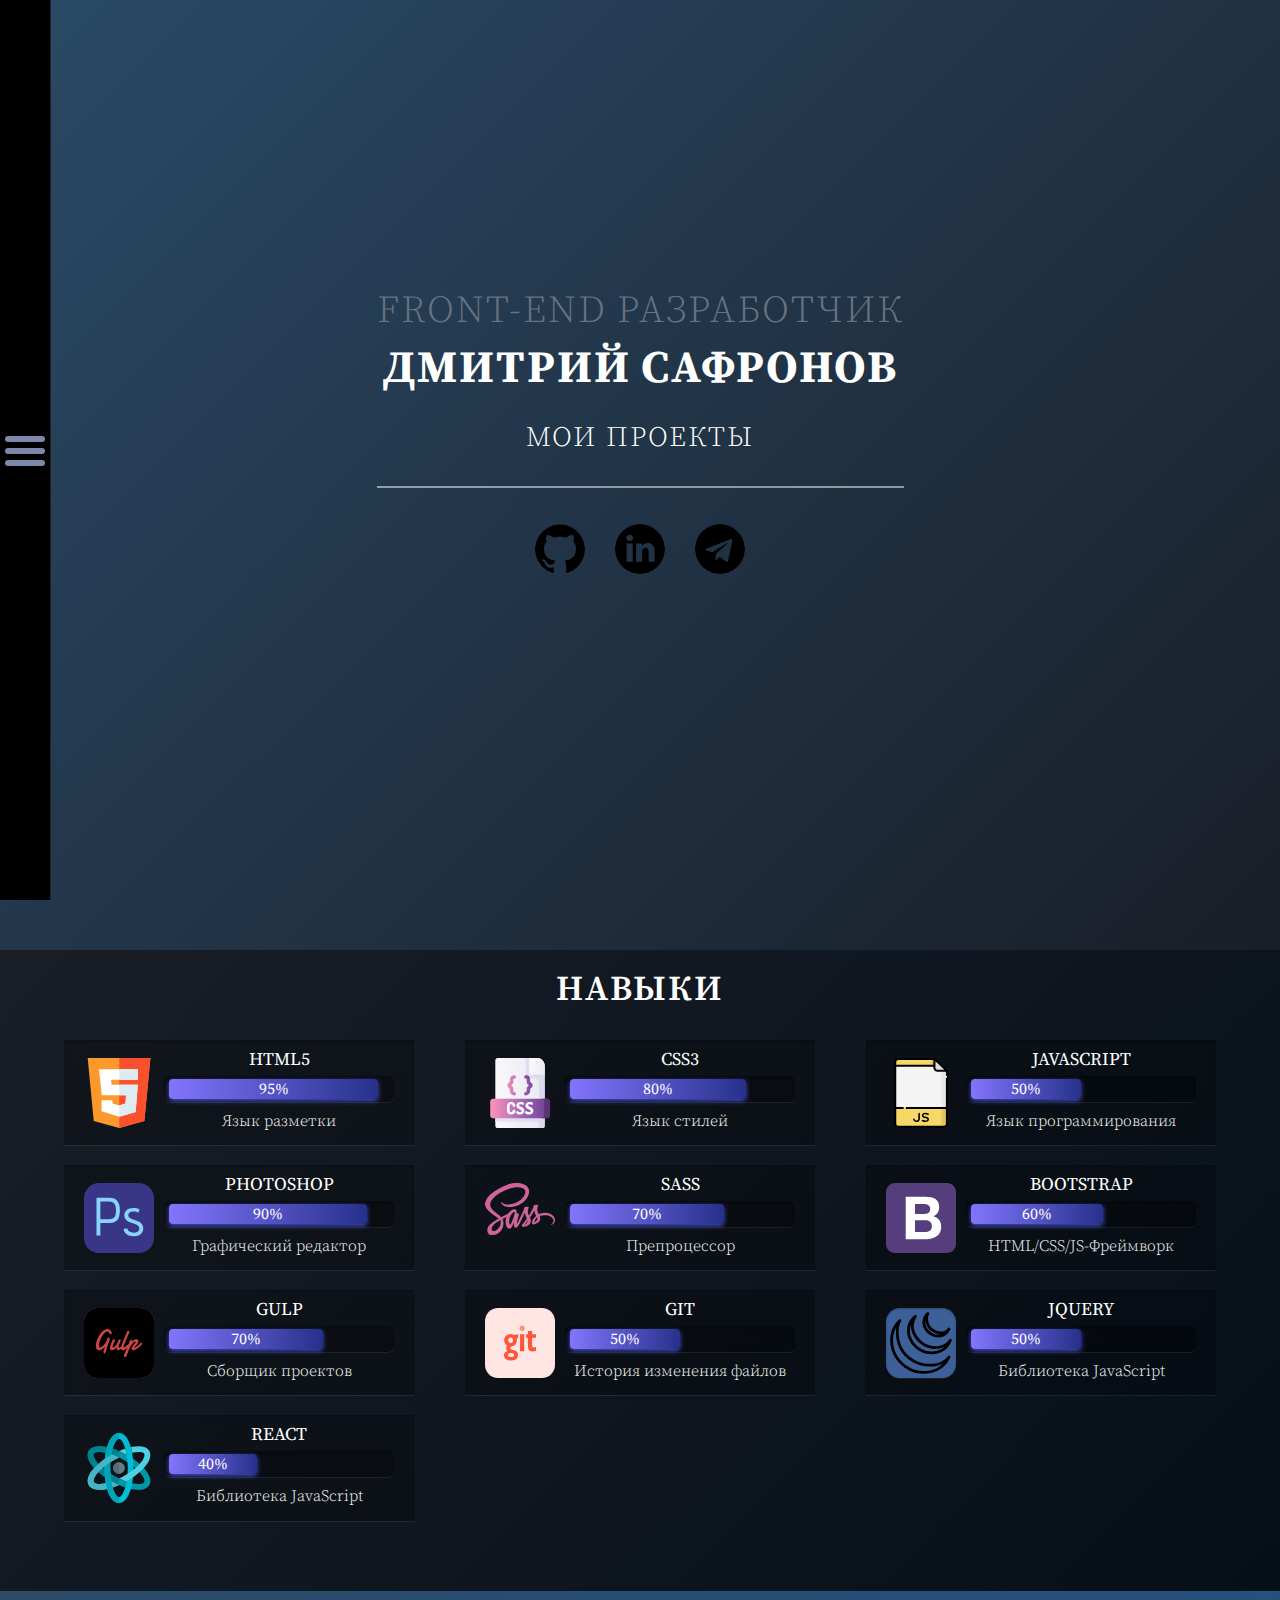
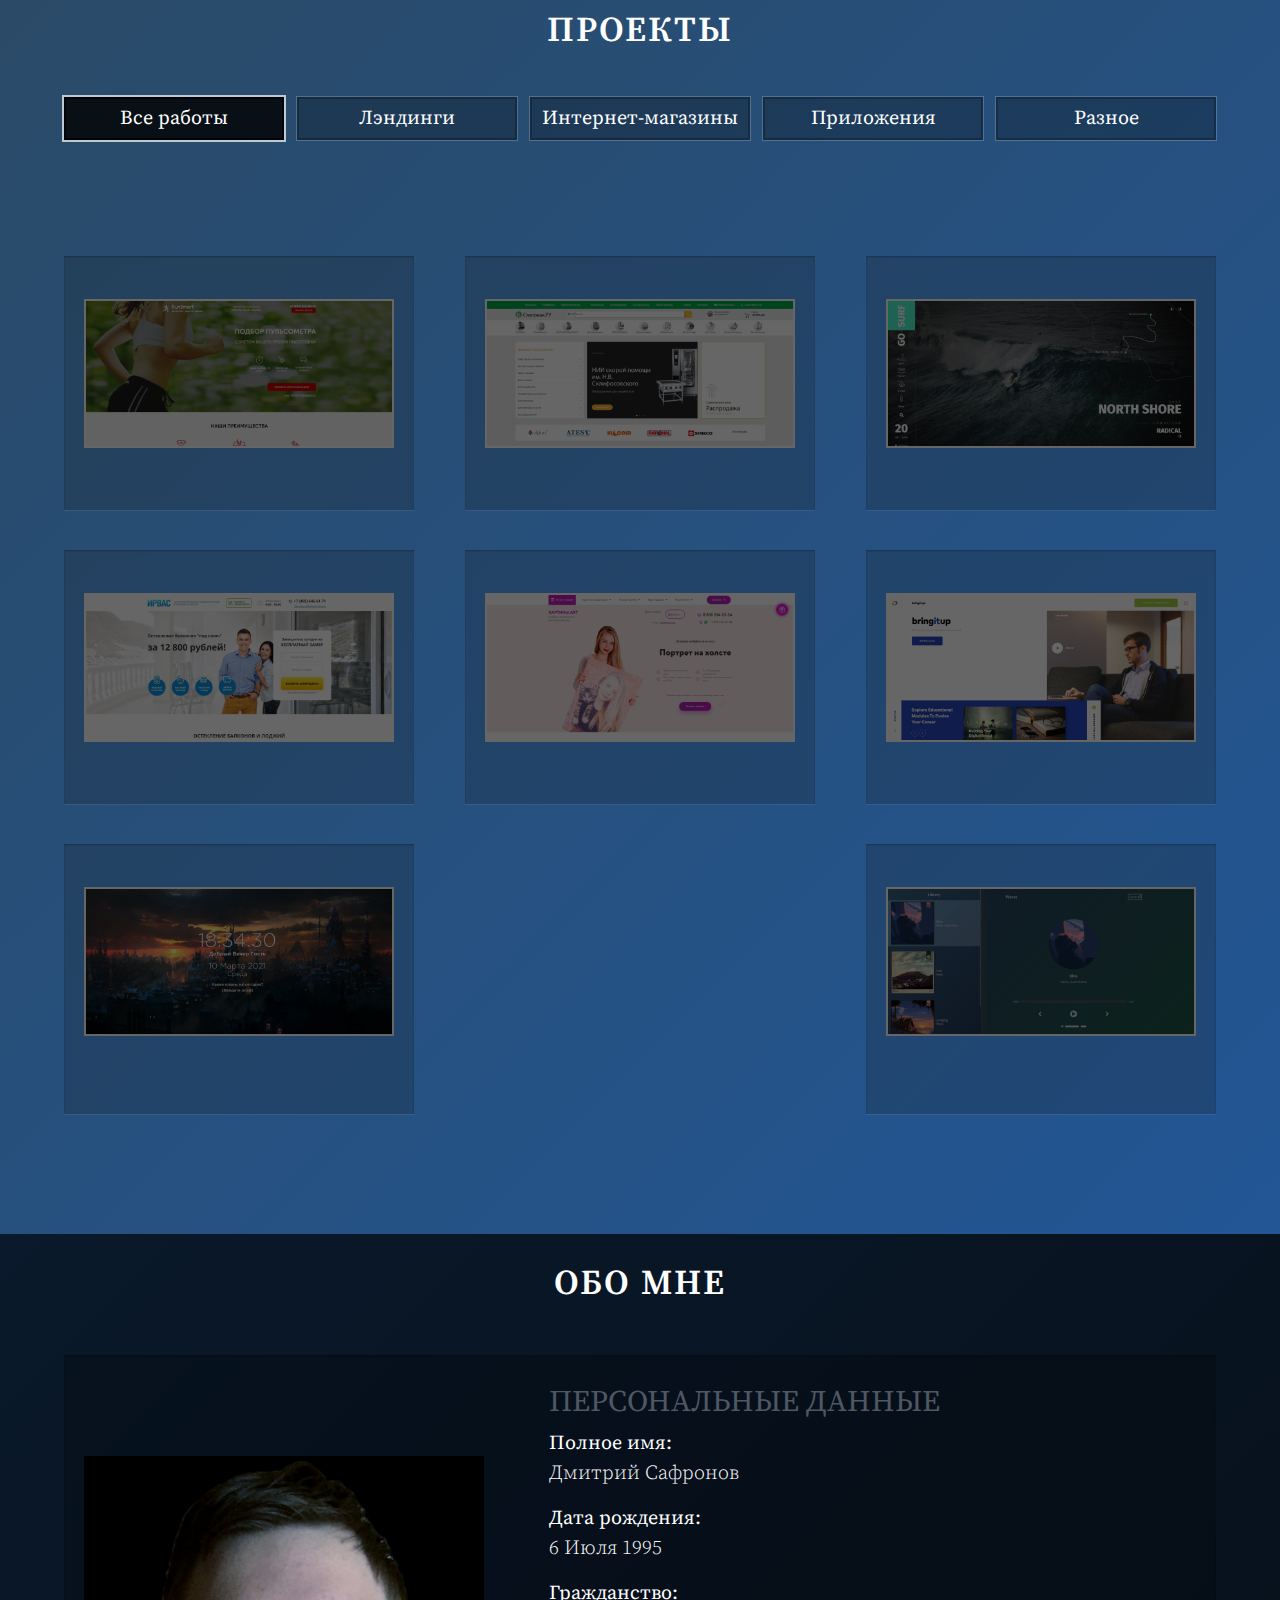
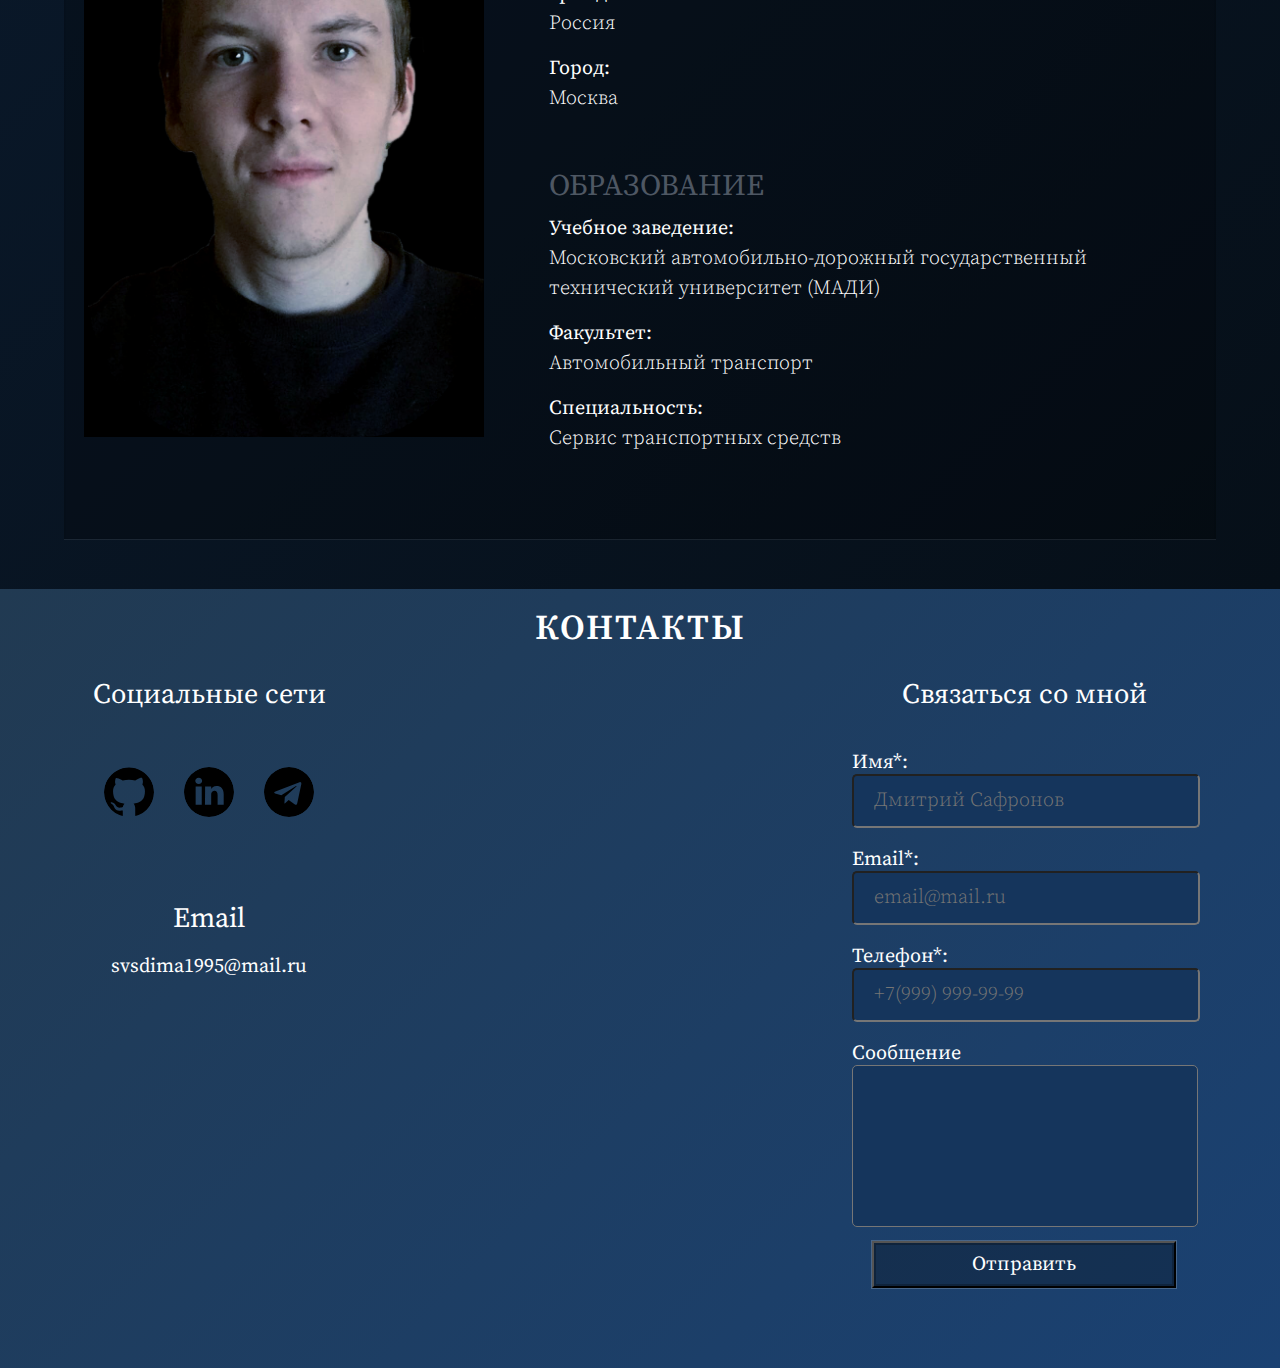
==== commit 46308591: "Мелкие исправления; Добавление проектов: Dynamic Landing Page и Music Player" ====
--- a/index.html
+++ b/index.html
@@ -56,9 +56,9 @@
                                 <img src="img/social/github-logo.svg" alt="github">
                             </a>
                         </li>
-                        <li class="vk">
-                            <a href="https://vk.com/id21136071">
-                                <img src="img/social/vk.svg" alt="vk">
+                        <li class="linkedin">
+                            <a href="https://www.linkedin.cn/in/дмитрий-сафронов-859202208/">
+                                <img src="img/social/linkedin.svg" alt="linkedin">
                             </a>
                         </li>
                         <li class="telegram">
@@ -102,8 +102,8 @@
                     <div class="skills__list-wrapper">
                         <div class="skills__title">HTML5</div>
                         <div class="skills__progress">
-                            <div class="skills__progress-bar" data-done="75">
-                                75%
+                            <div class="skills__progress-bar" data-done="95">
+                                95%
                             </div>
                         </div>
                         <div class="skills__subtitle">Язык разметки</div>
@@ -117,143 +117,143 @@
                     </div>
                     <div class="skills__list-wrapper">
                         <div class="skills__title">CSS3</div>
+                        <div class="skills__progress">
+                            <div class="skills__progress-bar" data-done="80">
+                                80%
+                            </div>
+                        </div>
+                        <div class="skills__subtitle">Язык стилей</div>
+                    </div>
+                </div>
+                <div class="skills__list">
+                    <div class="skills__item">
+                        <div class="skills__img">
+                            <img src="img/skills/javascript.svg" alt="javascript">
+                        </div>
+                    </div>
+                    <div class="skills__list-wrapper">
+                        <div class="skills__title">JavaScript</div>
+                        <div class="skills__progress">
+                            <div class="skills__progress-bar" data-done="50">
+                                50%
+                            </div>
+                        </div>
+                        <div class="skills__subtitle">Язык программирования</div>
+                    </div>
+                </div>
+                <div class="skills__list">
+                    <div class="skills__item">
+                        <div class="skills__img">
+                            <img src="img/skills/photoshop.svg" alt="photoshop">
+                        </div>
+                    </div>
+                    <div class="skills__list-wrapper">
+                        <div class="skills__title">Photoshop</div>
+                        <div class="skills__progress">
+                            <div class="skills__progress-bar" data-done="90">
+                                90%
+                            </div>
+                        </div>
+                        <div class="skills__subtitle">Графический редактор</div>
+                    </div>
+                </div>
+                <div class="skills__list">
+                    <div class="skills__item">
+                        <div class="skills__img sass">
+                            <img src="img/skills/sass1.svg" alt="sass">
+                        </div>
+                    </div>
+                    <div class="skills__list-wrapper">
+                        <div class="skills__title">Sass</div>
+                        <div class="skills__progress">
+                            <div class="skills__progress-bar" data-done="70">
+                                70%
+                            </div>
+                        </div>
+                        <div class="skills__subtitle">Препроцессор</div>
+                    </div>
+                </div>
+                <div class="skills__list">
+                    <div class="skills__item">
+                        <div class="skills__img">
+                            <img src="img/skills/bootstrap.svg" alt="bootstrap">
+                        </div>
+                    </div>
+                    <div class="skills__list-wrapper">
+                        <div class="skills__title">Bootstrap</div>
                         <div class="skills__progress">
                             <div class="skills__progress-bar" data-done="60">
                                 60%
                             </div>
                         </div>
-                        <div class="skills__subtitle">Язык стилей</div>
-                    </div>
-                </div>
-                <div class="skills__list">
-                    <div class="skills__item">
-                        <div class="skills__img">
-                            <img src="img/skills/javascript.svg" alt="javascript">
-                        </div>
-                    </div>
-                    <div class="skills__list-wrapper">
-                        <div class="skills__title">JavaScript</div>
-                        <div class="skills__progress">
-                            <div class="skills__progress-bar" data-done="30">
-                                30%
-                            </div>
-                        </div>
-                        <div class="skills__subtitle">Язык программирования</div>
-                    </div>
-                </div>
-                <div class="skills__list">
-                    <div class="skills__item">
-                        <div class="skills__img">
-                            <img src="img/skills/photoshop.svg" alt="photoshop">
-                        </div>
-                    </div>
-                    <div class="skills__list-wrapper">
-                        <div class="skills__title">Photoshop</div>
+                        <div class="skills__subtitle">HTML/CSS/JS-Фреймворк</div>
+                    </div>
+                </div>
+                <div class="skills__list">
+                    <div class="skills__item">
+                        <div class="skills__img gulp">
+                            <img src="img/skills/gulp.svg" alt="gulp">
+                        </div>
+                    </div>
+                    <div class="skills__list-wrapper">
+                        <div class="skills__title">Gulp</div>
                         <div class="skills__progress">
                             <div class="skills__progress-bar" data-done="70">
                                 70%
                             </div>
                         </div>
-                        <div class="skills__subtitle">Графический редактор</div>
-                    </div>
-                </div>
-                <div class="skills__list">
-                    <div class="skills__item">
-                        <div class="skills__img sass">
-                            <img src="img/skills/sass1.svg" alt="sass">
-                        </div>
-                    </div>
-                    <div class="skills__list-wrapper">
-                        <div class="skills__title">Sass</div>
+                        <div class="skills__subtitle">Сборщик проектов</div>
+                    </div>
+                </div>
+                <div class="skills__list">
+                    <div class="skills__item">
+                        <div class="skills__img">
+                            <img src="img/skills/git.svg" alt="git">
+                        </div>
+                    </div>
+                    <div class="skills__list-wrapper">
+                        <div class="skills__title">Git</div>
                         <div class="skills__progress">
                             <div class="skills__progress-bar" data-done="50">
                                 50%
                             </div>
                         </div>
-                        <div class="skills__subtitle">Препроцессор</div>
-                    </div>
-                </div>
-                <div class="skills__list">
-                    <div class="skills__item">
-                        <div class="skills__img">
-                            <img src="img/skills/bootstrap.svg" alt="bootstrap">
-                        </div>
-                    </div>
-                    <div class="skills__list-wrapper">
-                        <div class="skills__title">Bootstrap</div>
+                        <div class="skills__subtitle">История изменения файлов</div>
+                    </div>
+                </div>
+                <div class="skills__list">
+                    <div class="skills__item">
+                        <div class="skills__img jquery">
+                            <img src="img/skills/jquery.svg" alt="jquery">
+                        </div>
+                    </div>
+                    <div class="skills__list-wrapper">
+                        <div class="skills__title">JQuery</div>
+                        <div class="skills__progress">
+                            <div class="skills__progress-bar" data-done="50">
+                                50%
+                            </div>
+                        </div>
+                        <div class="skills__subtitle">Библиотека JavaScript</div>
+                    </div>
+                </div>
+               <div class="skills__list">
+                    <div class="skills__item">
+                        <div class="skills__img">
+                            <img src="img/skills/react.svg" alt="react">
+                        </div>
+                    </div>
+                    <div class="skills__list-wrapper">
+                        <div class="skills__title">React</div>
                         <div class="skills__progress">
                             <div class="skills__progress-bar" data-done="40">
                                 40%
                             </div>
                         </div>
-                        <div class="skills__subtitle">HTML/CSS/JS-Фреймворк</div>
-                    </div>
-                </div>
-                <div class="skills__list">
-                    <div class="skills__item">
-                        <div class="skills__img gulp">
-                            <img src="img/skills/gulp.svg" alt="gulp">
-                        </div>
-                    </div>
-                    <div class="skills__list-wrapper">
-                        <div class="skills__title">Gulp</div>
-                        <div class="skills__progress">
-                            <div class="skills__progress-bar" data-done="50">
-                                50%
-                            </div>
-                        </div>
-                        <div class="skills__subtitle">Сборщик проектов</div>
-                    </div>
-                </div>
-                <div class="skills__list">
-                    <div class="skills__item">
-                        <div class="skills__img">
-                            <img src="img/skills/git.svg" alt="git">
-                        </div>
-                    </div>
-                    <div class="skills__list-wrapper">
-                        <div class="skills__title">Git</div>
-                        <div class="skills__progress">
-                            <div class="skills__progress-bar" data-done="30">
-                                30%
-                            </div>
-                        </div>
-                        <div class="skills__subtitle">История изменения файлов</div>
-                    </div>
-                </div>
-                <div class="skills__list">
-                    <div class="skills__item">
-                        <div class="skills__img jquery">
-                            <img src="img/skills/jquery.svg" alt="jquery">
-                        </div>
-                    </div>
-                    <div class="skills__list-wrapper">
-                        <div class="skills__title">JQuery</div>
-                        <div class="skills__progress">
-                            <div class="skills__progress-bar" data-done="30">
-                                30%
-                            </div>
-                        </div>
                         <div class="skills__subtitle">Библиотека JavaScript</div>
                     </div>
                 </div>
-                <div class="skills__list">
-                    <div class="skills__item">
-                        <div class="skills__img">
-                            <img src="img/skills/react.svg" alt="react">
-                        </div>
-                    </div>
-                    <div class="skills__list-wrapper">
-                        <div class="skills__title">React</div>
-                        <div class="skills__progress">
-                            <div class="skills__progress-bar" data-done="20">
-                                20%
-                            </div>
-                        </div>
-                        <div class="skills__subtitle">Библиотека JavaScript</div>
-                    </div>
-                </div>
-                <div class="skills__list">
+<!--                  <div class="skills__list">
                     <div class="skills__item">
                         <div class="skills__img">
                             <img src="img/skills/php.svg" alt="php">
@@ -283,7 +283,7 @@
                             </div>
                         </div>
                         <div class="skills__subtitle">Инструмент создания сайтов</div>
-                    </div>
+                    </div> -->
                 </div>
             </div>
         </div>
@@ -297,6 +297,7 @@
                 <li class="landing">Лэндинги</li>
                 <li class="store">Интернет-магазины</li>
                 <li class="app">Приложения</li>
+                <li class="other">Разное</li>
             </ul>
             <div class="portfolio__wrapper">
                 <div class="portfolio__list">
@@ -306,7 +307,6 @@
                         </div>
                         <a href="./projects/runsmart/index.html"><img src="img/portfolio/runsmart.jpg" alt="runsmart"></a>
                         <div class="item__content">
-                            
                             <span class="item__subhead">Пульсометры и спортивные часы</span>
                             <span class="item__info">HTML, Bootstrap, SASS, JQuery, Gulp, PHP</span>
                         </div>
@@ -317,7 +317,7 @@
                         </div>
                         <a href="./projects/dininroom/index.html"><img src="img/portfolio/dininroom.jpg" alt="dininroom"></a>
                         <div class="item__content">
-                            <span class="item__subhead">оснащение предприятий питания</span>
+                            <span class="item__subhead">Оснащение предприятий питания</span>
                             <span class="item__info">HTML, SASS, JavaScript, Gulp</span>
                         </div>
                     </div>
@@ -361,14 +361,24 @@
                             <span class="item__info">JavaScript, Gulp</span>
                         </div>
                     </div>
+                    <div class="portfolio__item item all other">
+                        <div class="item__content">
+                            <span class="item__head">Dynamic Landing Page</span>
+                        </div>
+                        <a href="./projects/dlp/index.html"><img src="img/portfolio/dlp.jpg" alt="dlp"></a>
+                        <div class="item__content">
+                            <span class="item__subhead">Показ времени и даты. Можно указать своё имя, и написать планы на сегодня</span>
+                            <span class="item__info">HTML, SASS, JavaScript, Gulp</span>
+                        </div>
+                    </div>
                     <div class="portfolio__item item all app">
                         <div class="item__content">
-                            <span class="item__head">Игра Престолов</span>
-                        </div>
-                        <a href="https://game-of-thrones-data-base.herokuapp.com/"><img src="img/portfolio/game-of-thrones.jpg" alt="game-of-thrones"></a>
-                        <div class="item__content">
-                            <span class="item__subhead">База данных по сериалу "Игра Престолов"</span>
-                            <span class="item__info">HTML, CSS, React, JavaScript</span>
+                            <span class="item__head">Music Player</span>
+                        </div>
+                        <a href="https://dmitriy-safronov-music-app.herokuapp.com"><img src="img/portfolio/music-player.jpg" alt="music-player"></a>
+                        <div class="item__content">
+                            <span class="item__subhead">Музыкальный проигрыватель</span>
+                            <span class="item__info">React, HTML, SASS, JavaScript</span>
                         </div>
                     </div>
                 </div>
@@ -429,9 +439,9 @@
                                         <img src="img/social/github-logo.svg" alt="github">
                                     </a>
                                 </li>
-                                <li class="vk">
-                                    <a href="https://vk.com/id21136071">
-                                        <img src="img/social/vk.svg" alt="vk">
+                                <li class="linkedin">
+                                    <a href="https://www.linkedin.cn/in/дмитрий-сафронов-859202208/">
+                                        <img src="img/social/linkedin.svg" alt="linkedin">
                                     </a>
                                 </li>
                                 <li class="telegram">
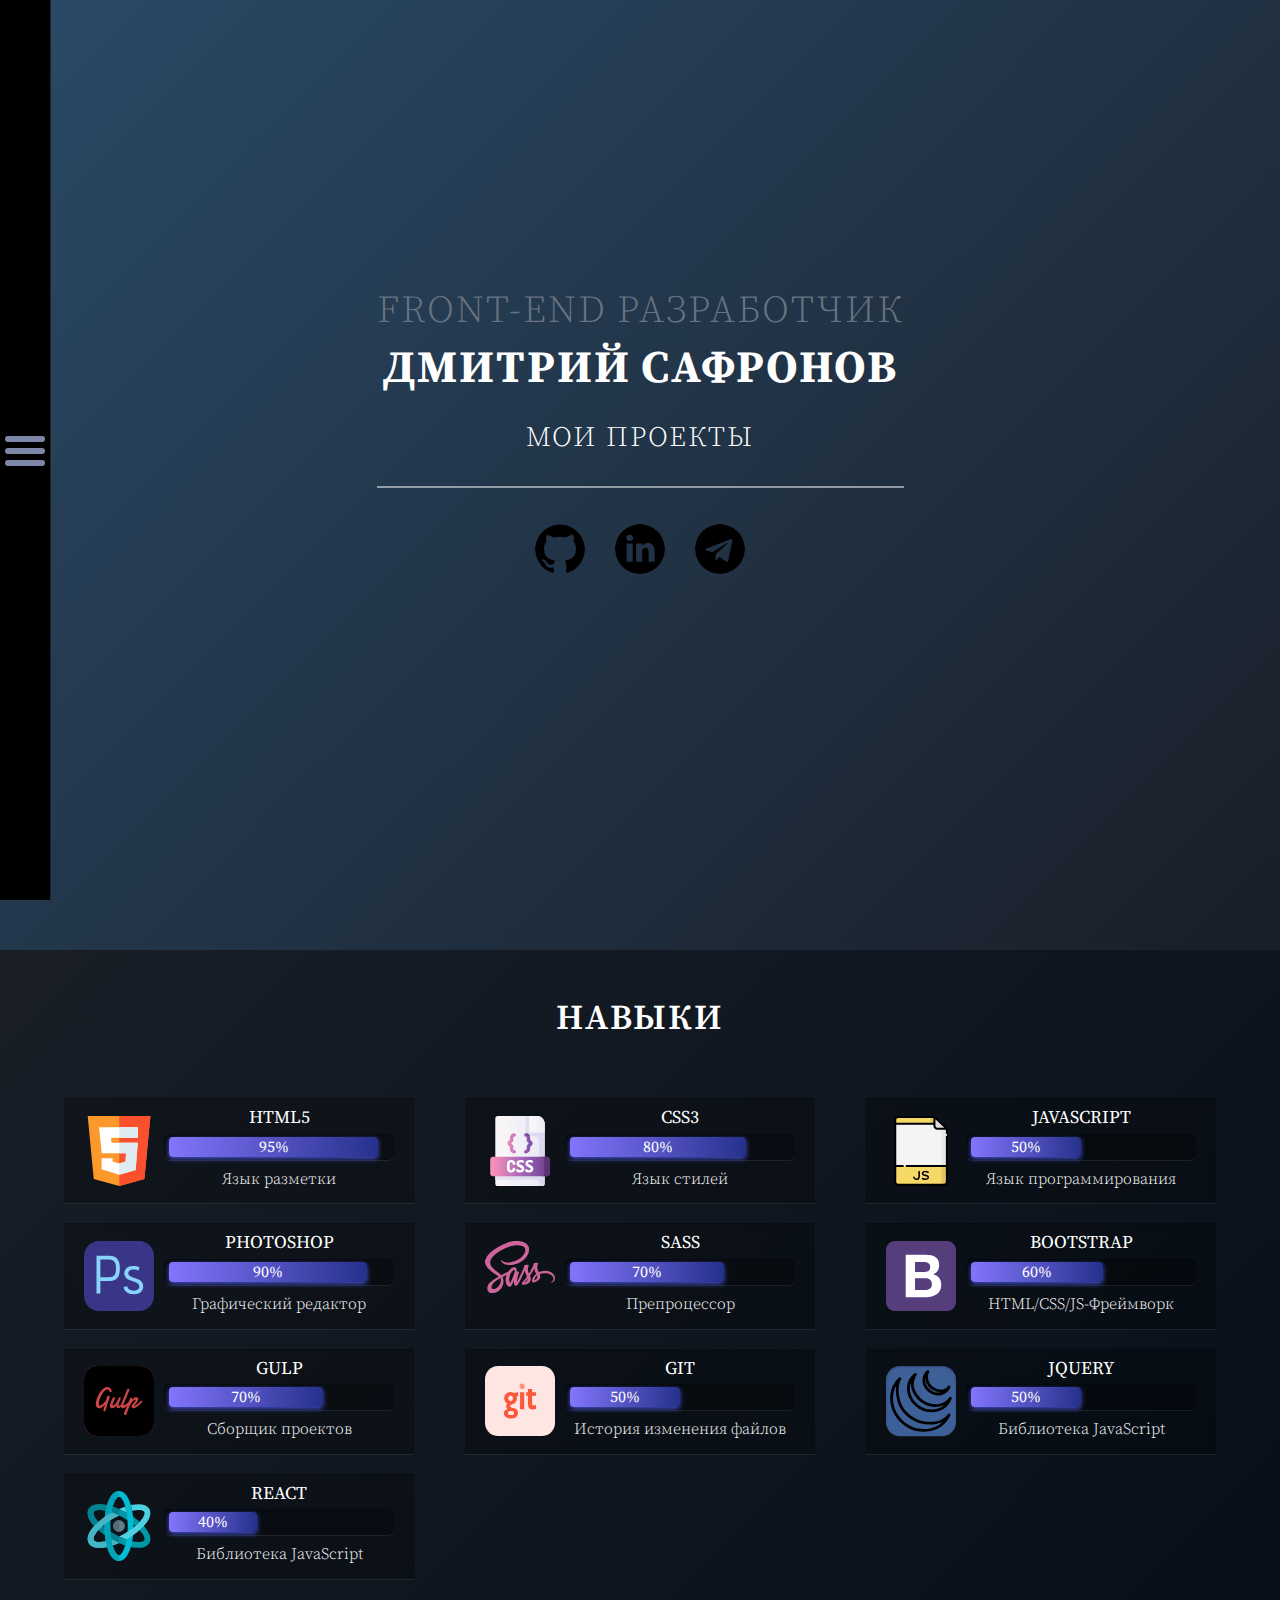
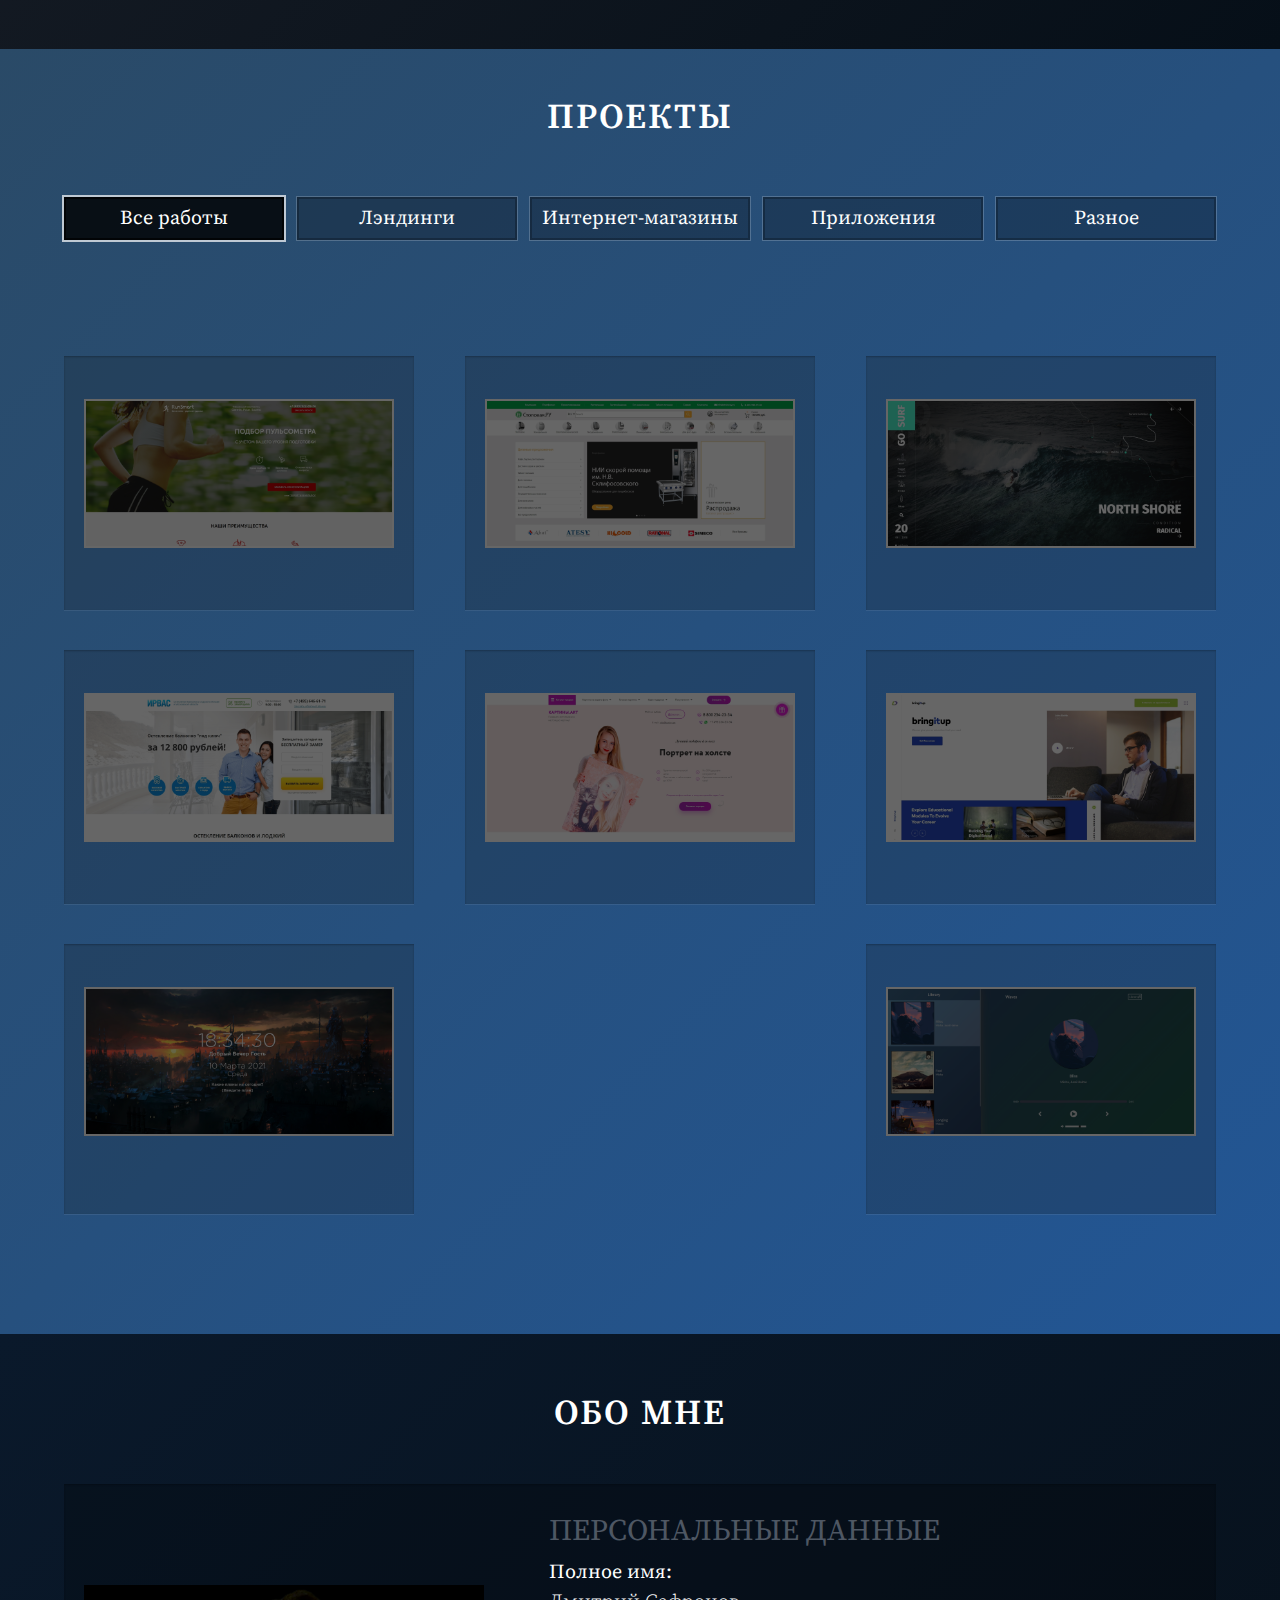
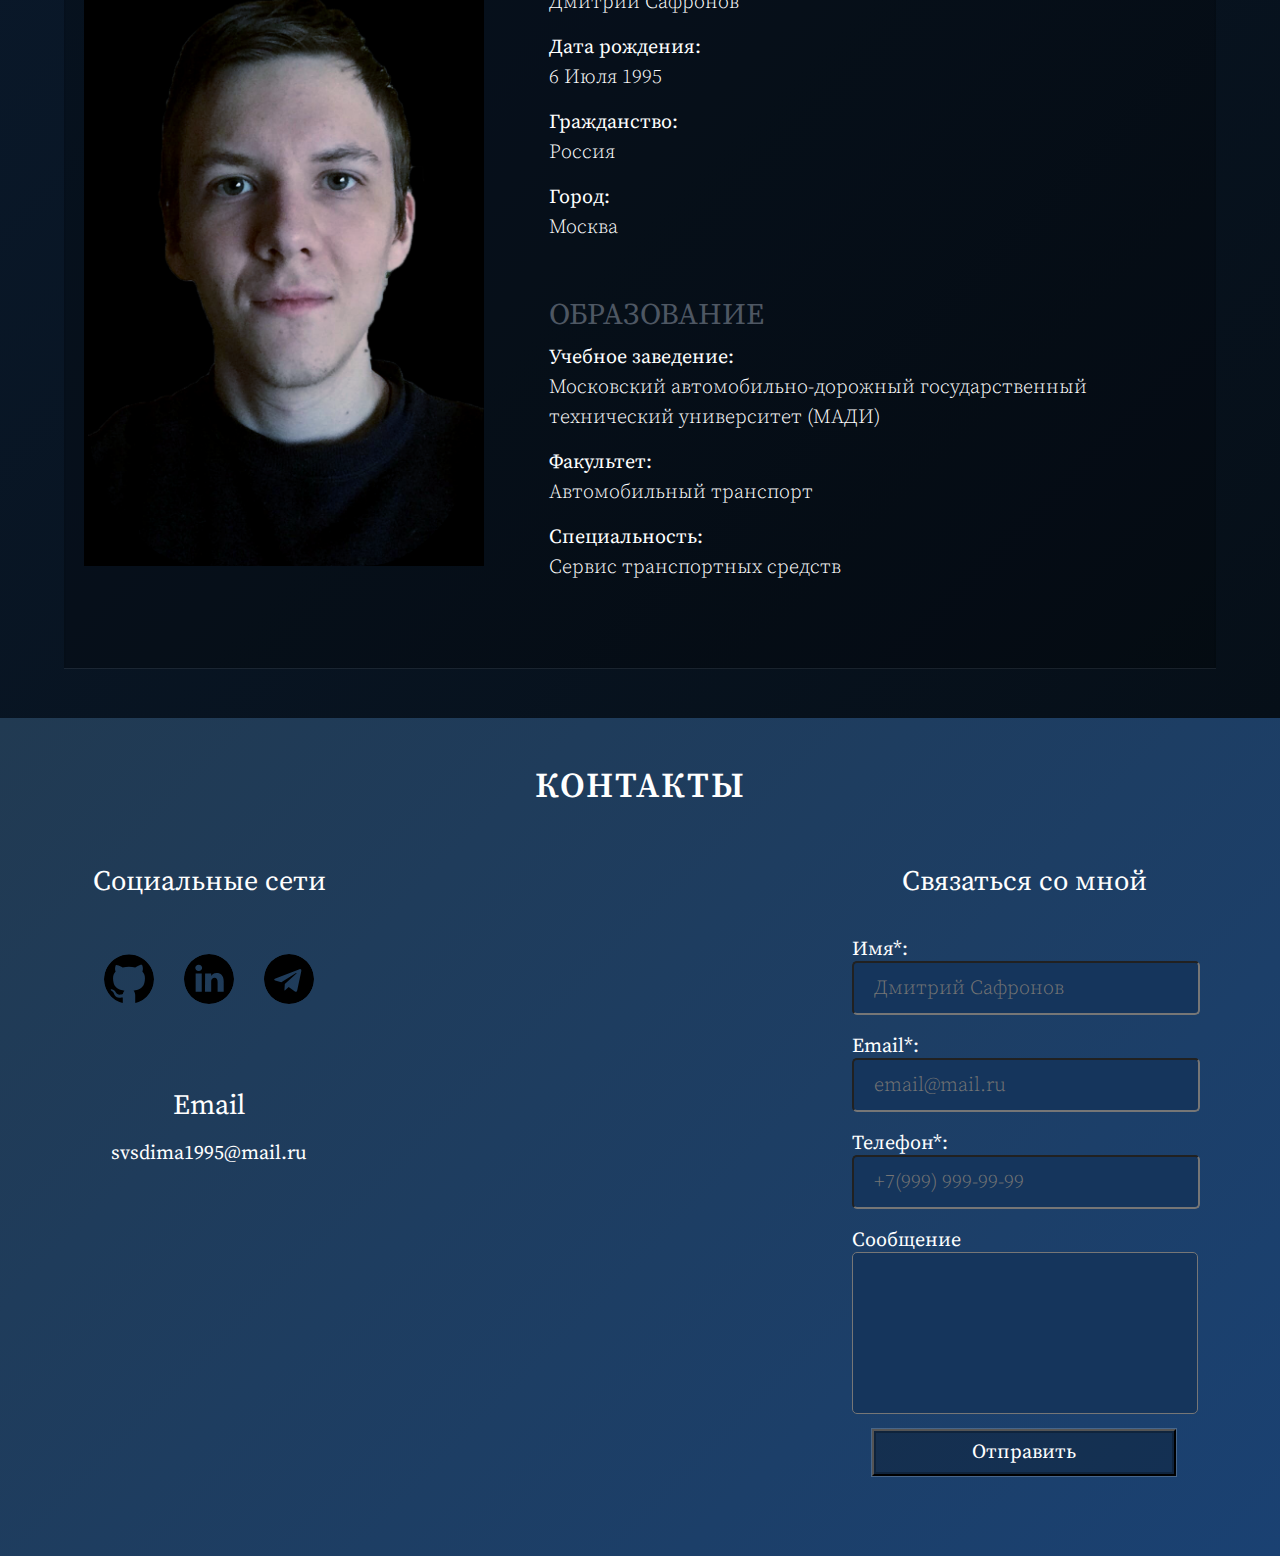
==== commit 00f9f97d: "Исправления" ====
--- a/index.html
+++ b/index.html
@@ -82,16 +82,13 @@
                         </div>
                     </div>
                 </div>
-<!--                 <div class="header__img">
-                    <img src="img/dmitriy3.png" alt="dmitriy">
-                </div> -->
             </div>
         </div>
     </header>
 
     <section class="skills" id="skills">
         <div class="container">
-            <div class="title">Навыки</div>
+            <h2 class="title">Навыки</h2>
             <div class="skills__wrapper">
                 <div class="skills__list">
                     <div class="skills__item">
@@ -253,45 +250,13 @@
                         <div class="skills__subtitle">Библиотека JavaScript</div>
                     </div>
                 </div>
-<!--                  <div class="skills__list">
-                    <div class="skills__item">
-                        <div class="skills__img">
-                            <img src="img/skills/php.svg" alt="php">
-                        </div>
-                    </div>
-                    <div class="skills__list-wrapper">
-                        <div class="skills__title">PHP</div>
-                        <div class="skills__progress">
-                            <div class="skills__progress-bar" data-done="10">
-                                10%
-                            </div>
-                        </div>
-                        <div class="skills__subtitle">Язык программирования</div>
-                    </div>
-                </div>
-                <div class="skills__list">
-                    <div class="skills__item">
-                        <div class="skills__img">
-                            <img src="img/skills/wordpress.svg" alt="wordpress">
-                        </div>
-                    </div>
-                    <div class="skills__list-wrapper">
-                        <div class="skills__title">WordPress</div>
-                        <div class="skills__progress">
-                            <div class="skills__progress-bar" data-done="5">
-                                5%
-                            </div>
-                        </div>
-                        <div class="skills__subtitle">Инструмент создания сайтов</div>
-                    </div> -->
-                </div>
             </div>
         </div>
     </section>
 
     <section class="portfolio" id="works">
         <div class="container">
-            <div class="title">Проекты</div>
+            <h2 class="title">Проекты</h2>
             <ul class="portfolio__menu">
                 <li class="all active">Все работы</li>
                 <li class="landing">Лэндинги</li>
@@ -391,7 +356,7 @@
 
     <section class="about-me" id="about-me">
         <div class="container">
-            <div class="title">Обо мне</div>
+            <h2 class="title">Обо мне</h2>
             <div class="about-me__wrapper">
                 <div class="about-me__top">
                     <div class="about-me__img">
@@ -427,7 +392,7 @@
 
     <section class="contact-me" id="contact-me">
         <div class="container">
-            <div class="title">Контакты</div>
+            <h2 class="title">Контакты</h2>
             <div class="contact-me__wrapper">
                 <div class="contact-me__list">
                     <div class="contacts">
@@ -475,7 +440,7 @@
                               </div>
                               <div class="form__item">
                                 <label for="telephone" class="form__label">Телефон*:</label>
-                                <input type="telephone" name="telephone" id="telephone" placeholder="+7(999) 999-99-99" required="" class="form__input">
+                                <input type="tel" name="telephone" id="telephone" placeholder="+7(999) 999-99-99" required="" class="form__input">
                               </div>
                               <div class="form__item">
                                 <label for="complaint" class="form__label">Сообщение</label>
@@ -494,16 +459,6 @@
         <img src="img/up-arrow.svg" alt="">
     </a>
 
-<!--     <div id="preloader_malc" class="preloader_malc">
-
-        <div>
-    
-            Подождите, идет загрузка сайта ...
-    
-        </div>
-    
-    </div> -->
-
     <script src="js/script.js"></script>
 </body>
 </html>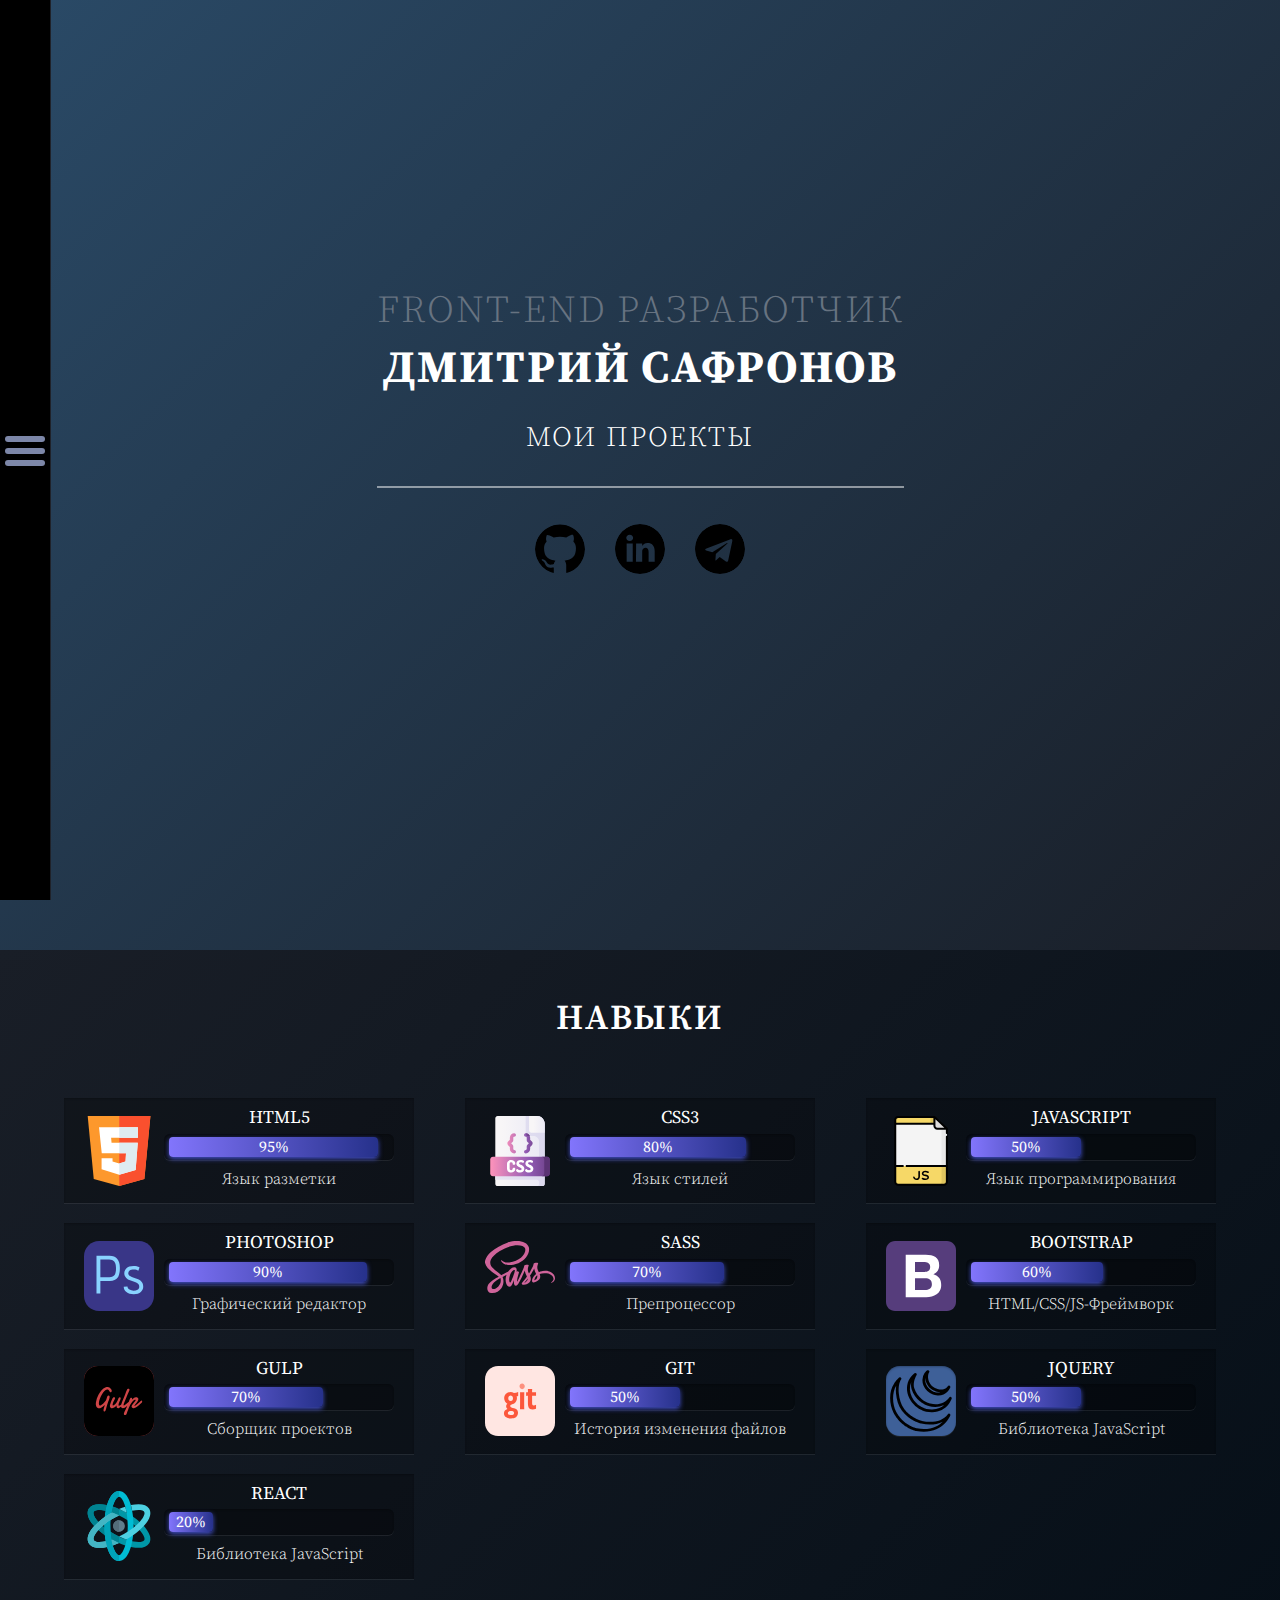
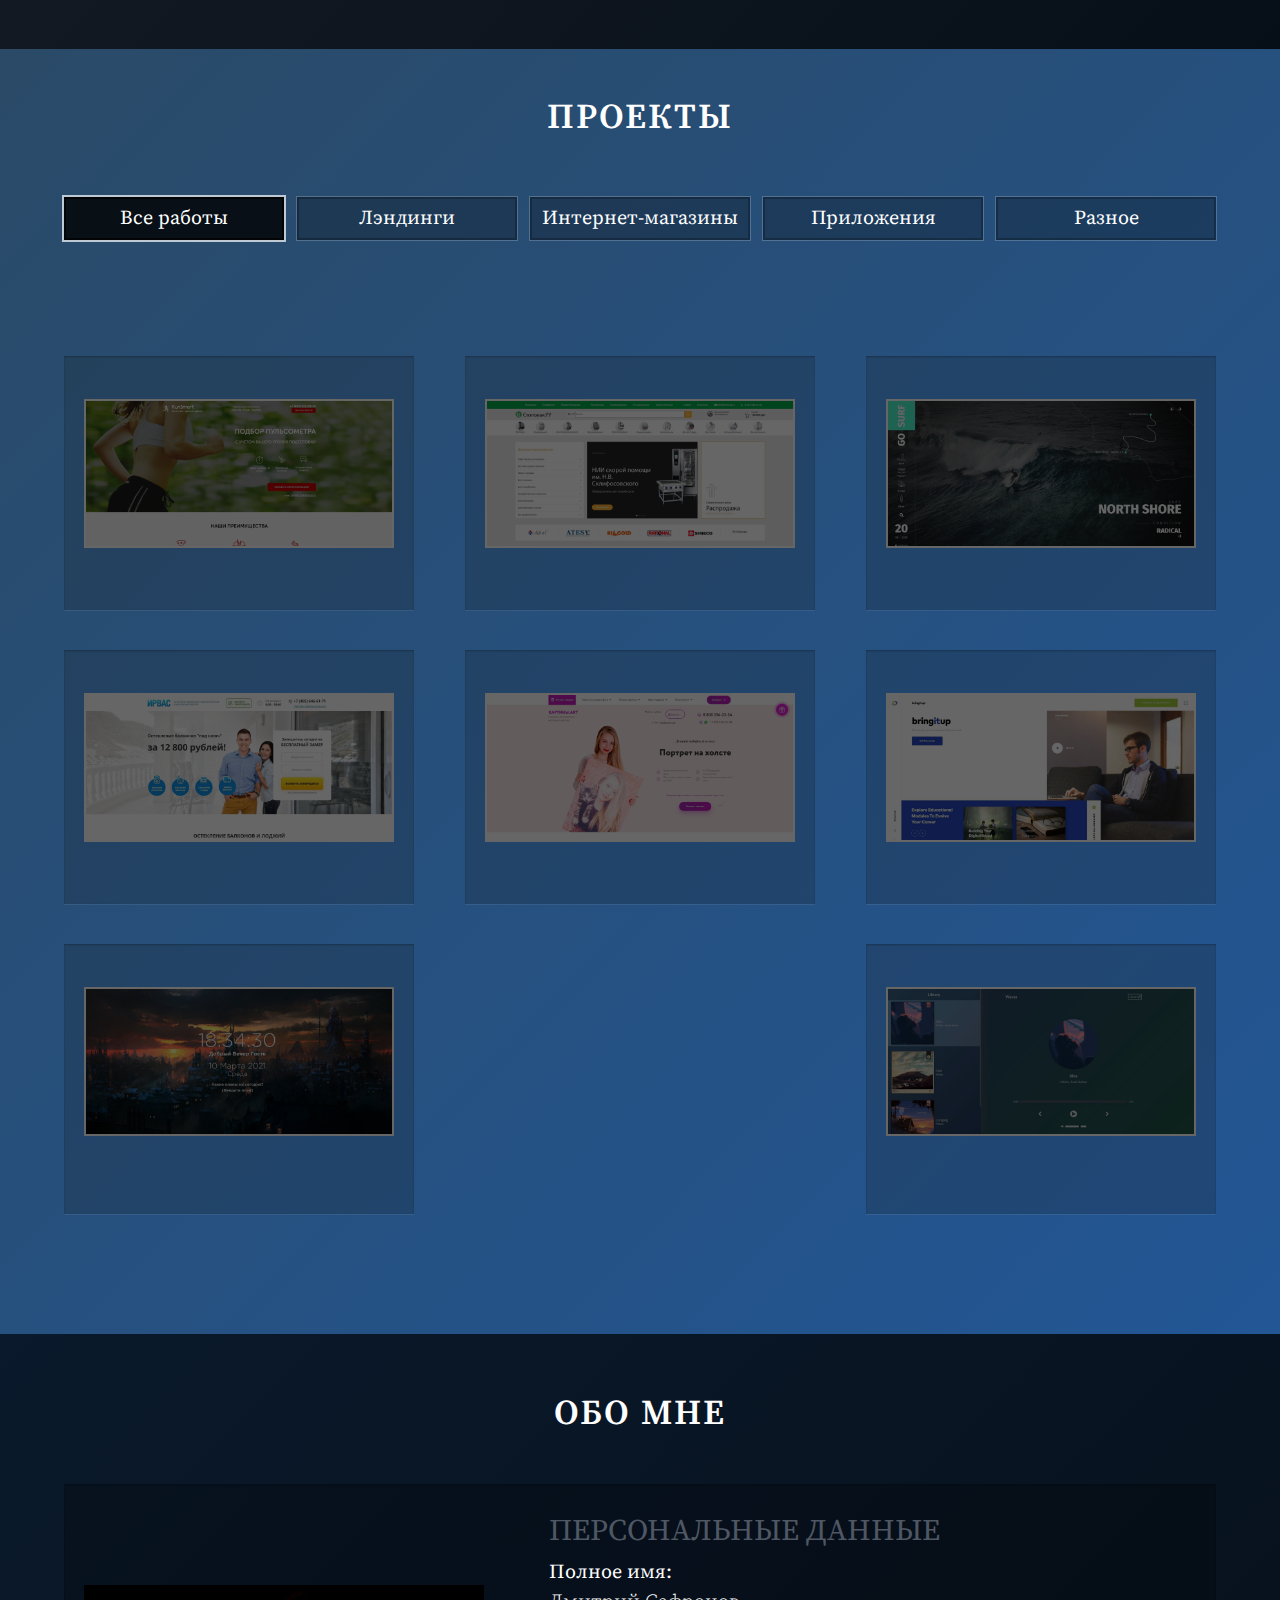
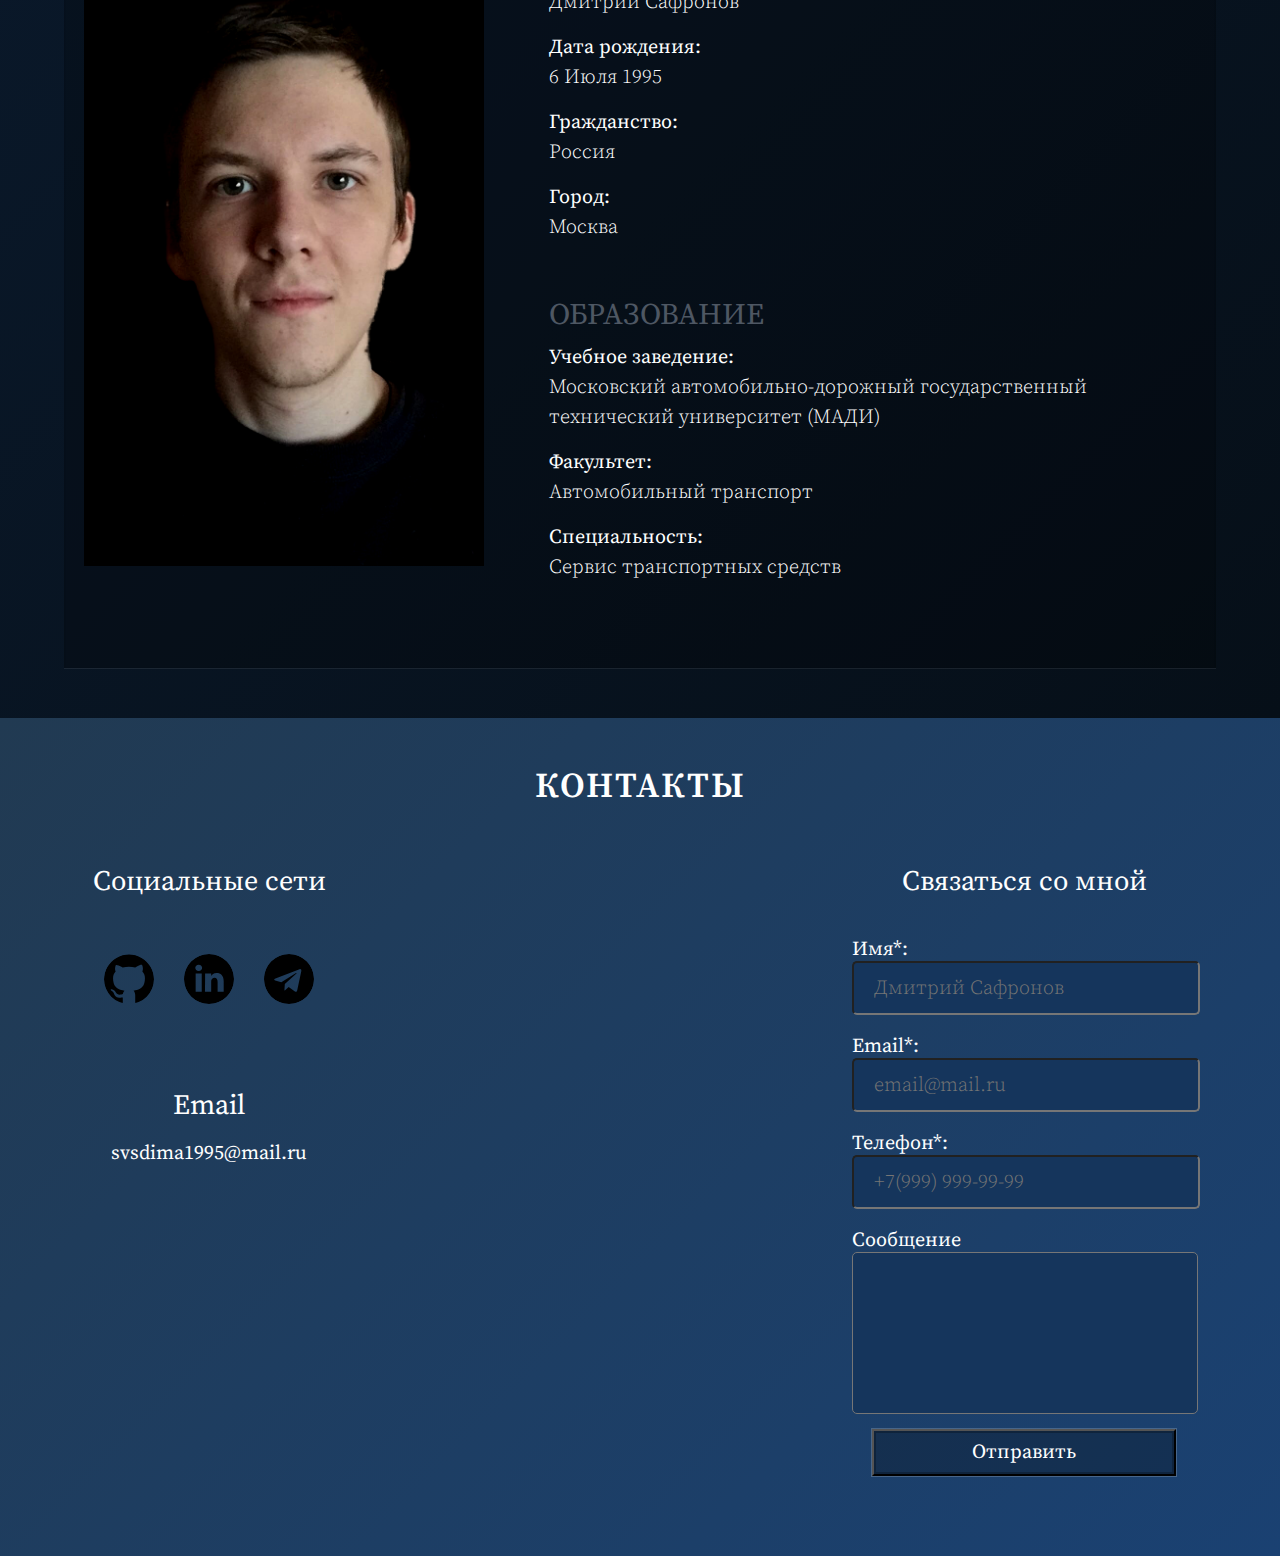
==== commit 97968b77: "Добавление favicon, смена фотографии" ====
--- a/index.html
+++ b/index.html
@@ -5,6 +5,7 @@
     <meta http-equiv="X-UA-Compatible" content="IE=edge">
     <meta name="viewport" content="width=device-width, initial-scale=1.0">
     <title>Дмитрий Сафронов</title>
+    <link rel="shortcut icon" href="./img/favicon.ico" type="image/x-icon">
     <link rel="stylesheet" href="https://cdnjs.cloudflare.com/ajax/libs/animate.css/4.1.1/animate.min.css"/>
     <link rel="stylesheet" href="css/fonts.css">
     <link rel="stylesheet" href="css/style.css">
@@ -243,8 +244,8 @@
                     <div class="skills__list-wrapper">
                         <div class="skills__title">React</div>
                         <div class="skills__progress">
-                            <div class="skills__progress-bar" data-done="40">
-                                40%
+                            <div class="skills__progress-bar" data-done="20">
+                                20%
                             </div>
                         </div>
                         <div class="skills__subtitle">Библиотека JavaScript</div>
@@ -360,7 +361,7 @@
             <div class="about-me__wrapper">
                 <div class="about-me__top">
                     <div class="about-me__img">
-                        <img src="img/dmitriy.png" alt="dmitriy">
+                        <img src="img/dmitriy.jpg" alt="dmitriy">
                     </div>
                     <div class="about-me__content">
                         <div class="about-me__information">
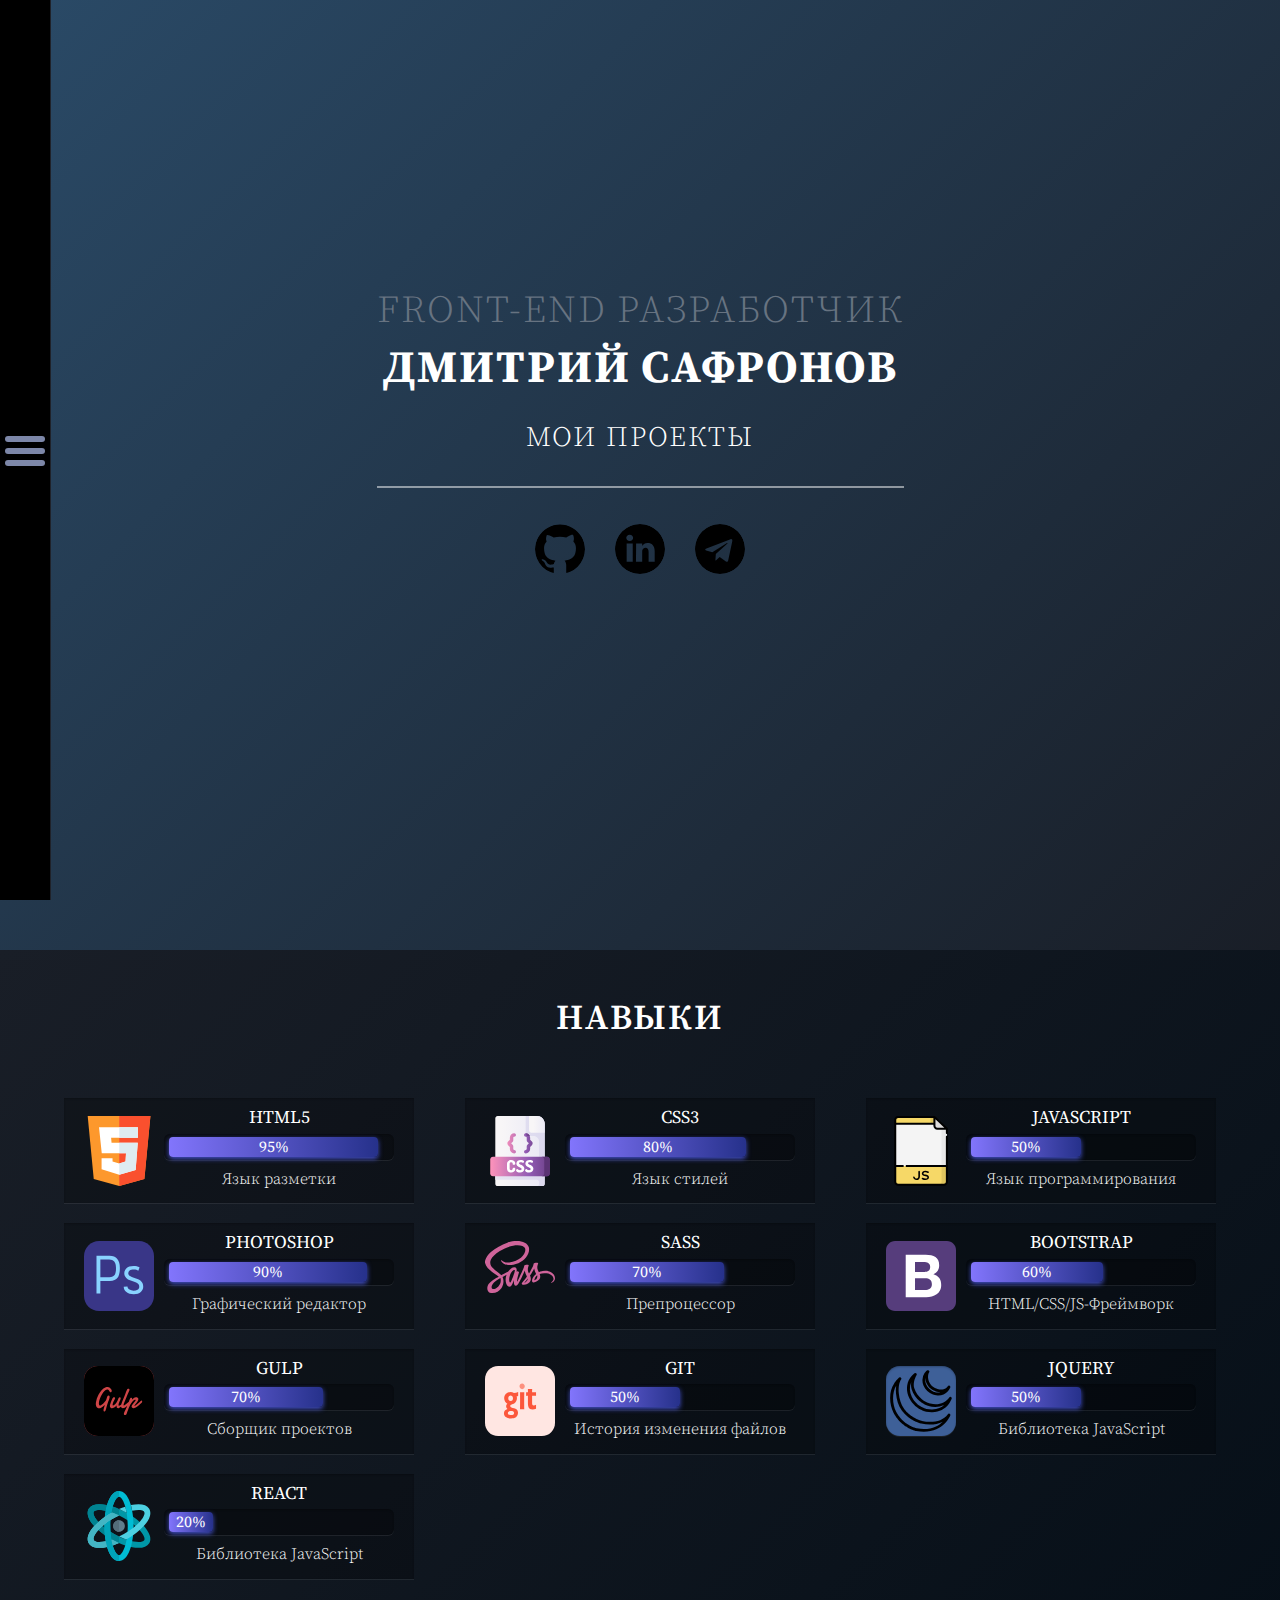
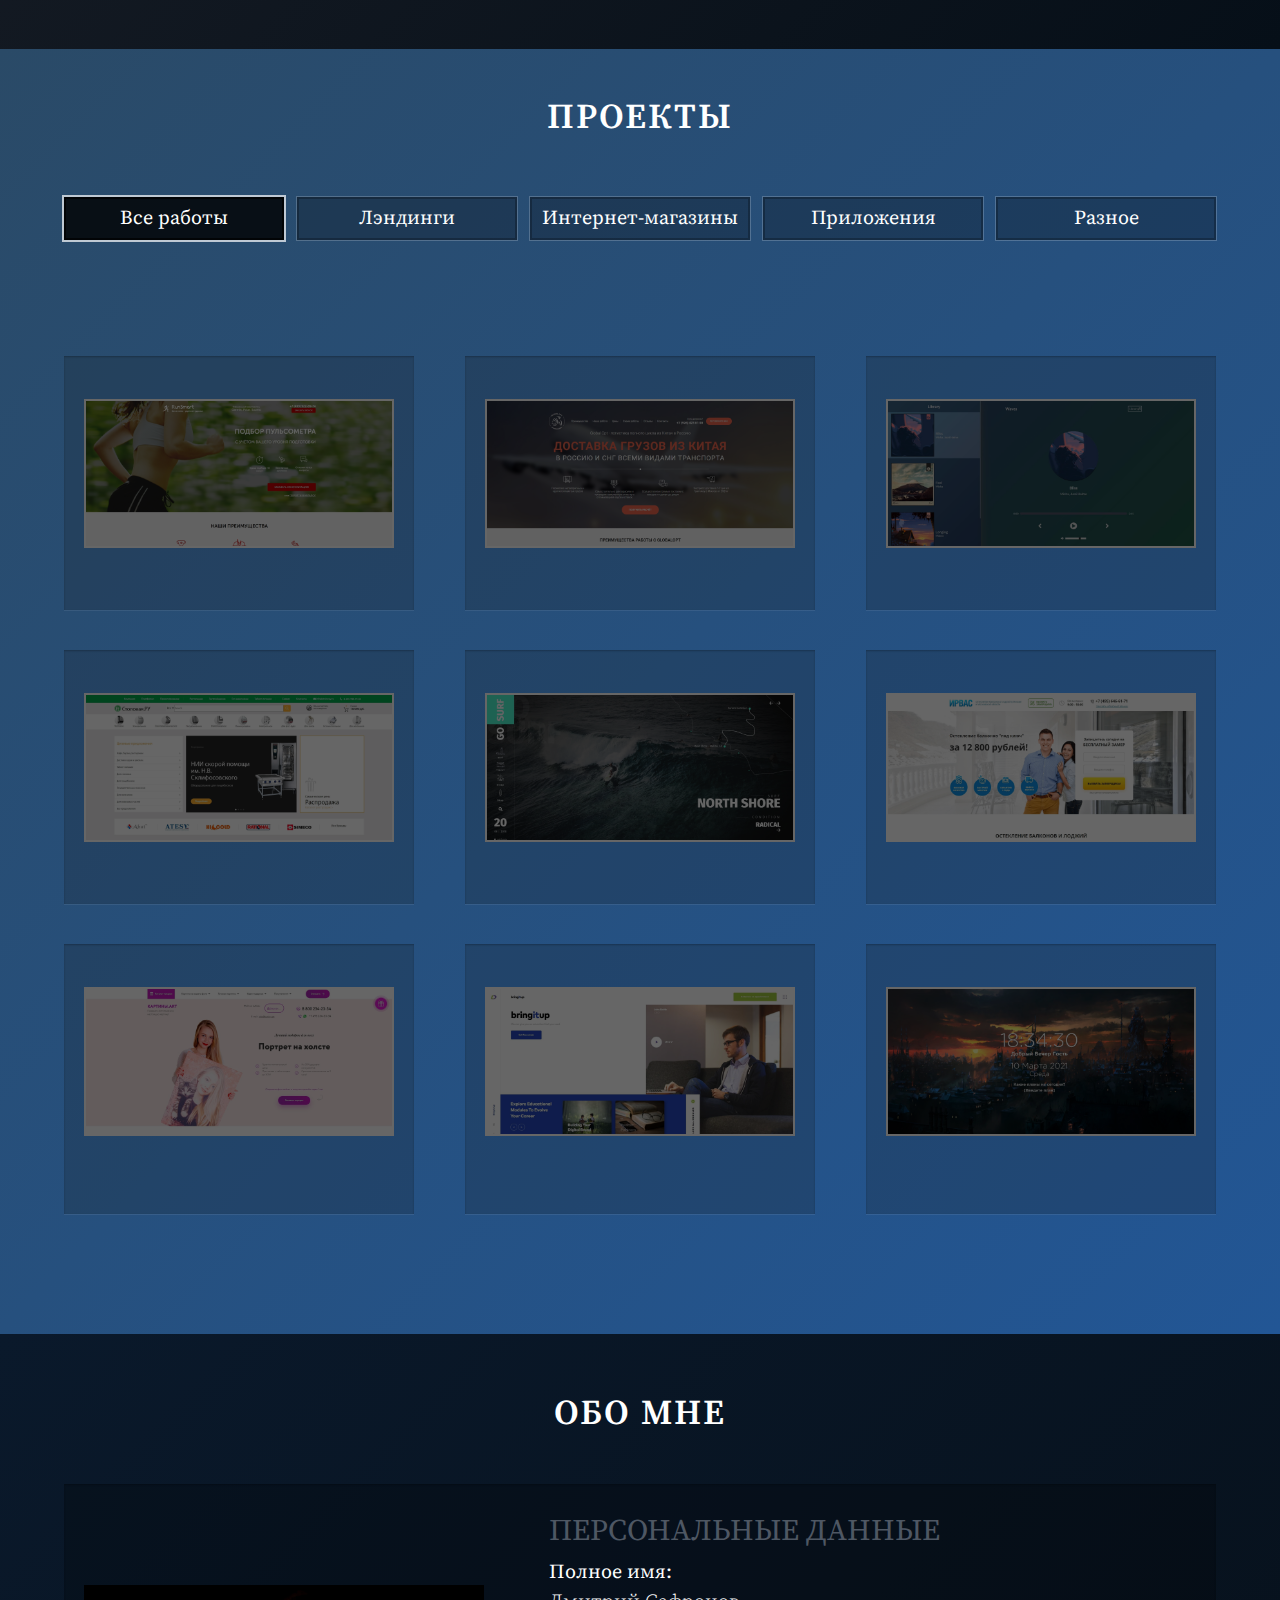
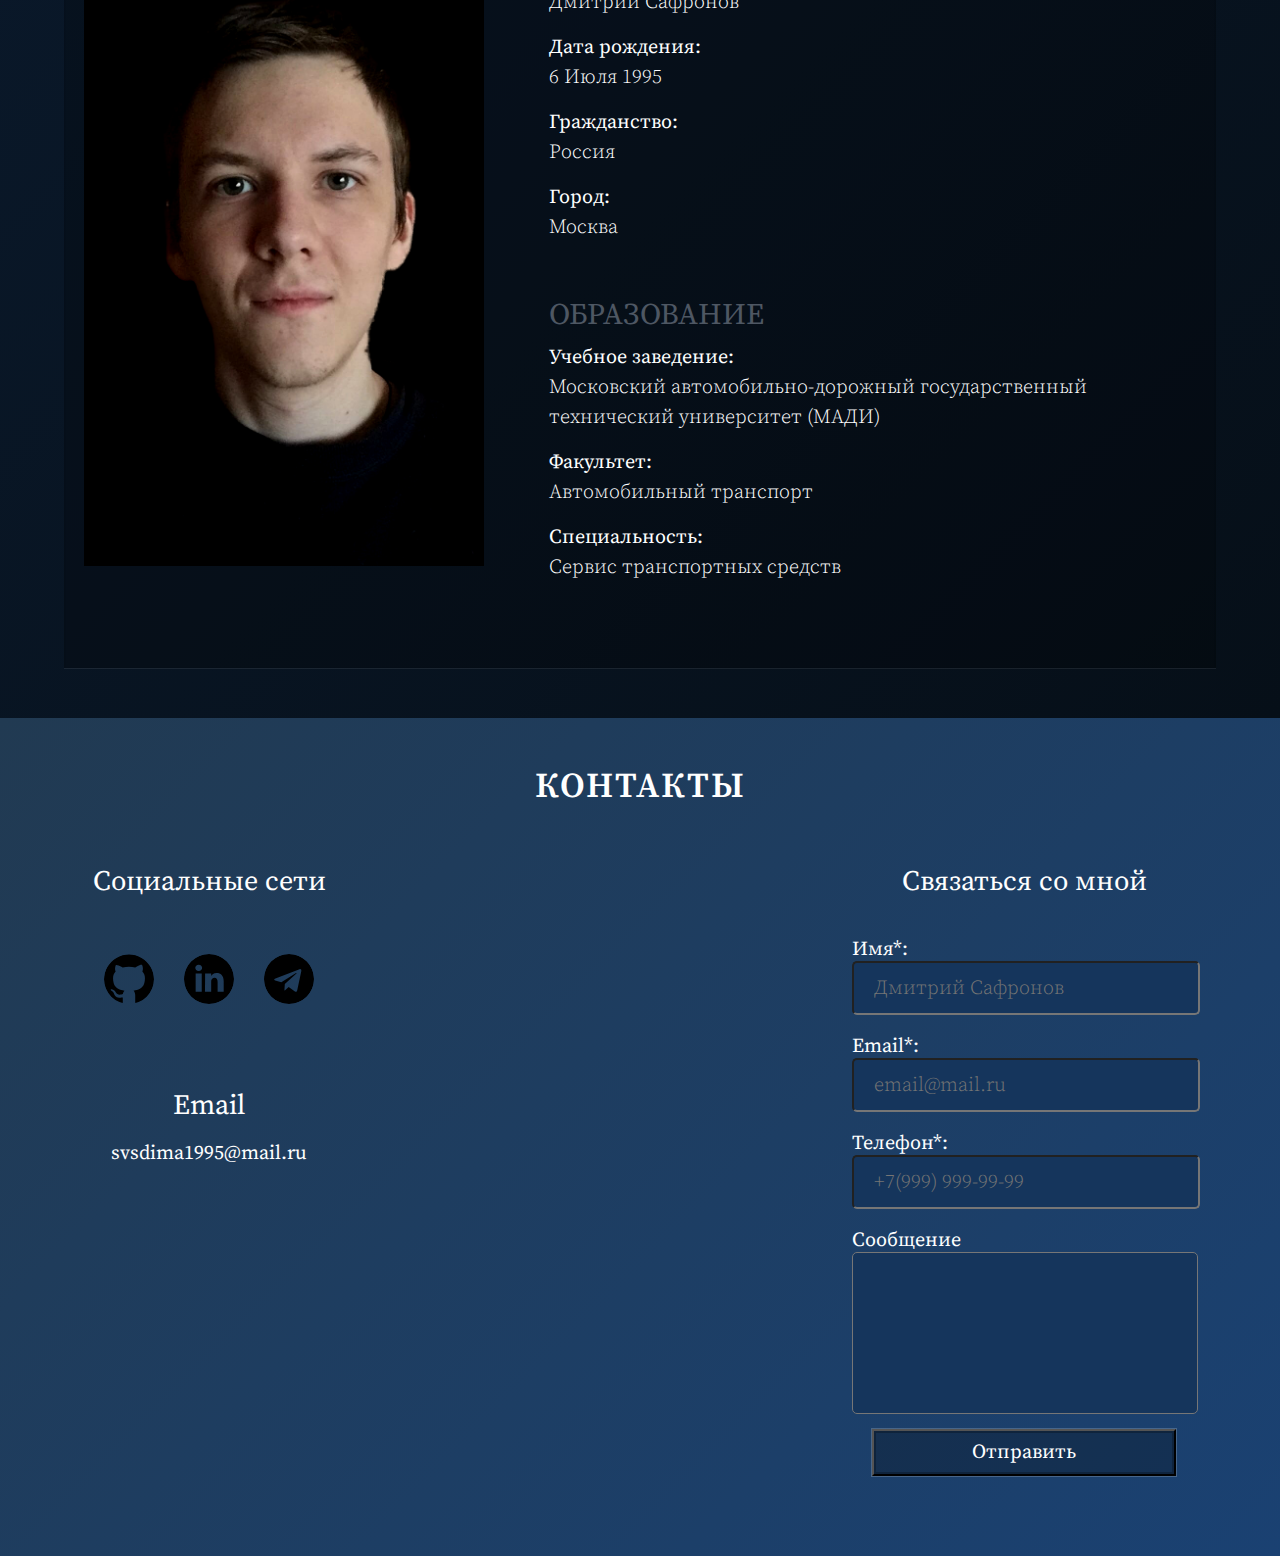
==== commit f429efa8: "добавление проекта" ====
--- a/index.html
+++ b/index.html
@@ -274,7 +274,27 @@
                         <a href="./projects/runsmart/index.html"><img src="img/portfolio/runsmart.jpg" alt="runsmart"></a>
                         <div class="item__content">
                             <span class="item__subhead">Пульсометры и спортивные часы</span>
-                            <span class="item__info">HTML, Bootstrap, SASS, JQuery, Gulp, PHP</span>
+                            <span class="item__info">HTML, Bootstrap, SCSS, JQuery, Gulp, PHP</span>
+                        </div>
+                    </div>
+                    <div class="portfolio__item item all landing">
+                        <div class="item__content">
+                            <span class="item__head">Global Opt</span>
+                        </div>
+                        <a href="./projects/global-opt/index.html"><img src="img/portfolio/global-opt.jpg" alt="global-opt"></a>
+                        <div class="item__content">
+                            <span class="item__subhead">Доставка грузов из Китая</span>
+                            <span class="item__info">HTML, SCSS, JavaScript, Gulp</span>
+                        </div>
+                    </div>
+                    <div class="portfolio__item item all app">
+                        <div class="item__content">
+                            <span class="item__head">Music Player</span>
+                        </div>
+                        <a href="https://dmitriy-safronov-music-app.herokuapp.com"><img src="img/portfolio/music-player.jpg" alt="music-player"></a>
+                        <div class="item__content">
+                            <span class="item__subhead">Музыкальный проигрыватель</span>
+                            <span class="item__info">React, HTML, SCSS, JavaScript</span>
                         </div>
                     </div>
                     <div class="portfolio__item item all landing">
@@ -284,7 +304,7 @@
                         <a href="./projects/dininroom/index.html"><img src="img/portfolio/dininroom.jpg" alt="dininroom"></a>
                         <div class="item__content">
                             <span class="item__subhead">Оснащение предприятий питания</span>
-                            <span class="item__info">HTML, SASS, JavaScript, Gulp</span>
+                            <span class="item__info">HTML, SCSS, JavaScript, Gulp</span>
                         </div>
                     </div>
                     <div class="portfolio__item item all landing">
@@ -294,7 +314,7 @@
                         <a href="./projects/gosurf/index.html"><img src="img/portfolio/go-surf.jpg" alt="go-surf"></a>
                         <div class="item__content">
                             <span class="item__subhead">Туры по пляжам для сёрфинга</span>
-                            <span class="item__info">HTML, SASS, JQuery, Gulp</span>
+                            <span class="item__info">HTML, SCSS, JQuery, Gulp</span>
                         </div>
                     </div>
                     <div class="portfolio__item item all landing">
@@ -334,17 +354,7 @@
                         <a href="./projects/dlp/index.html"><img src="img/portfolio/dlp.jpg" alt="dlp"></a>
                         <div class="item__content">
                             <span class="item__subhead">Показ времени и даты. Можно указать своё имя, и написать планы на сегодня</span>
-                            <span class="item__info">HTML, SASS, JavaScript, Gulp</span>
-                        </div>
-                    </div>
-                    <div class="portfolio__item item all app">
-                        <div class="item__content">
-                            <span class="item__head">Music Player</span>
-                        </div>
-                        <a href="https://dmitriy-safronov-music-app.herokuapp.com"><img src="img/portfolio/music-player.jpg" alt="music-player"></a>
-                        <div class="item__content">
-                            <span class="item__subhead">Музыкальный проигрыватель</span>
-                            <span class="item__info">React, HTML, SASS, JavaScript</span>
+                            <span class="item__info">HTML, SCSS, JavaScript, Gulp</span>
                         </div>
                     </div>
                 </div>
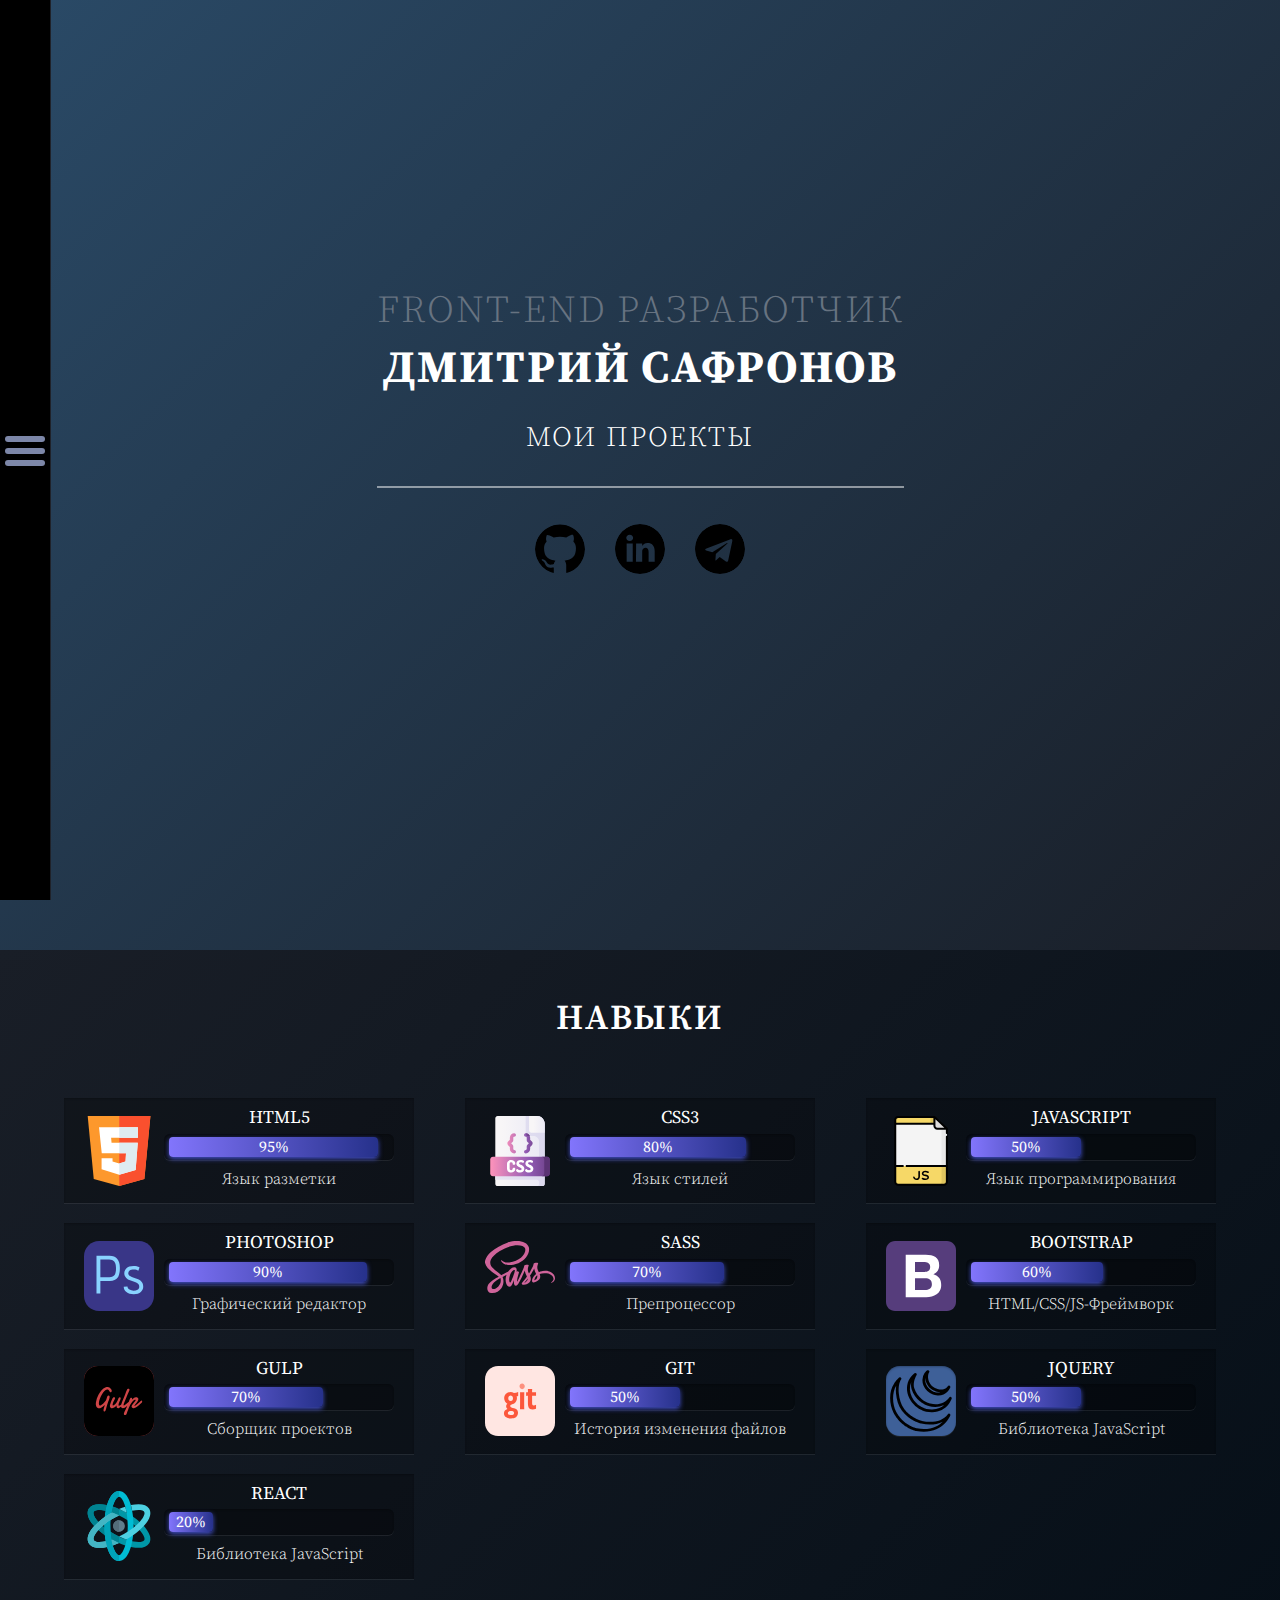
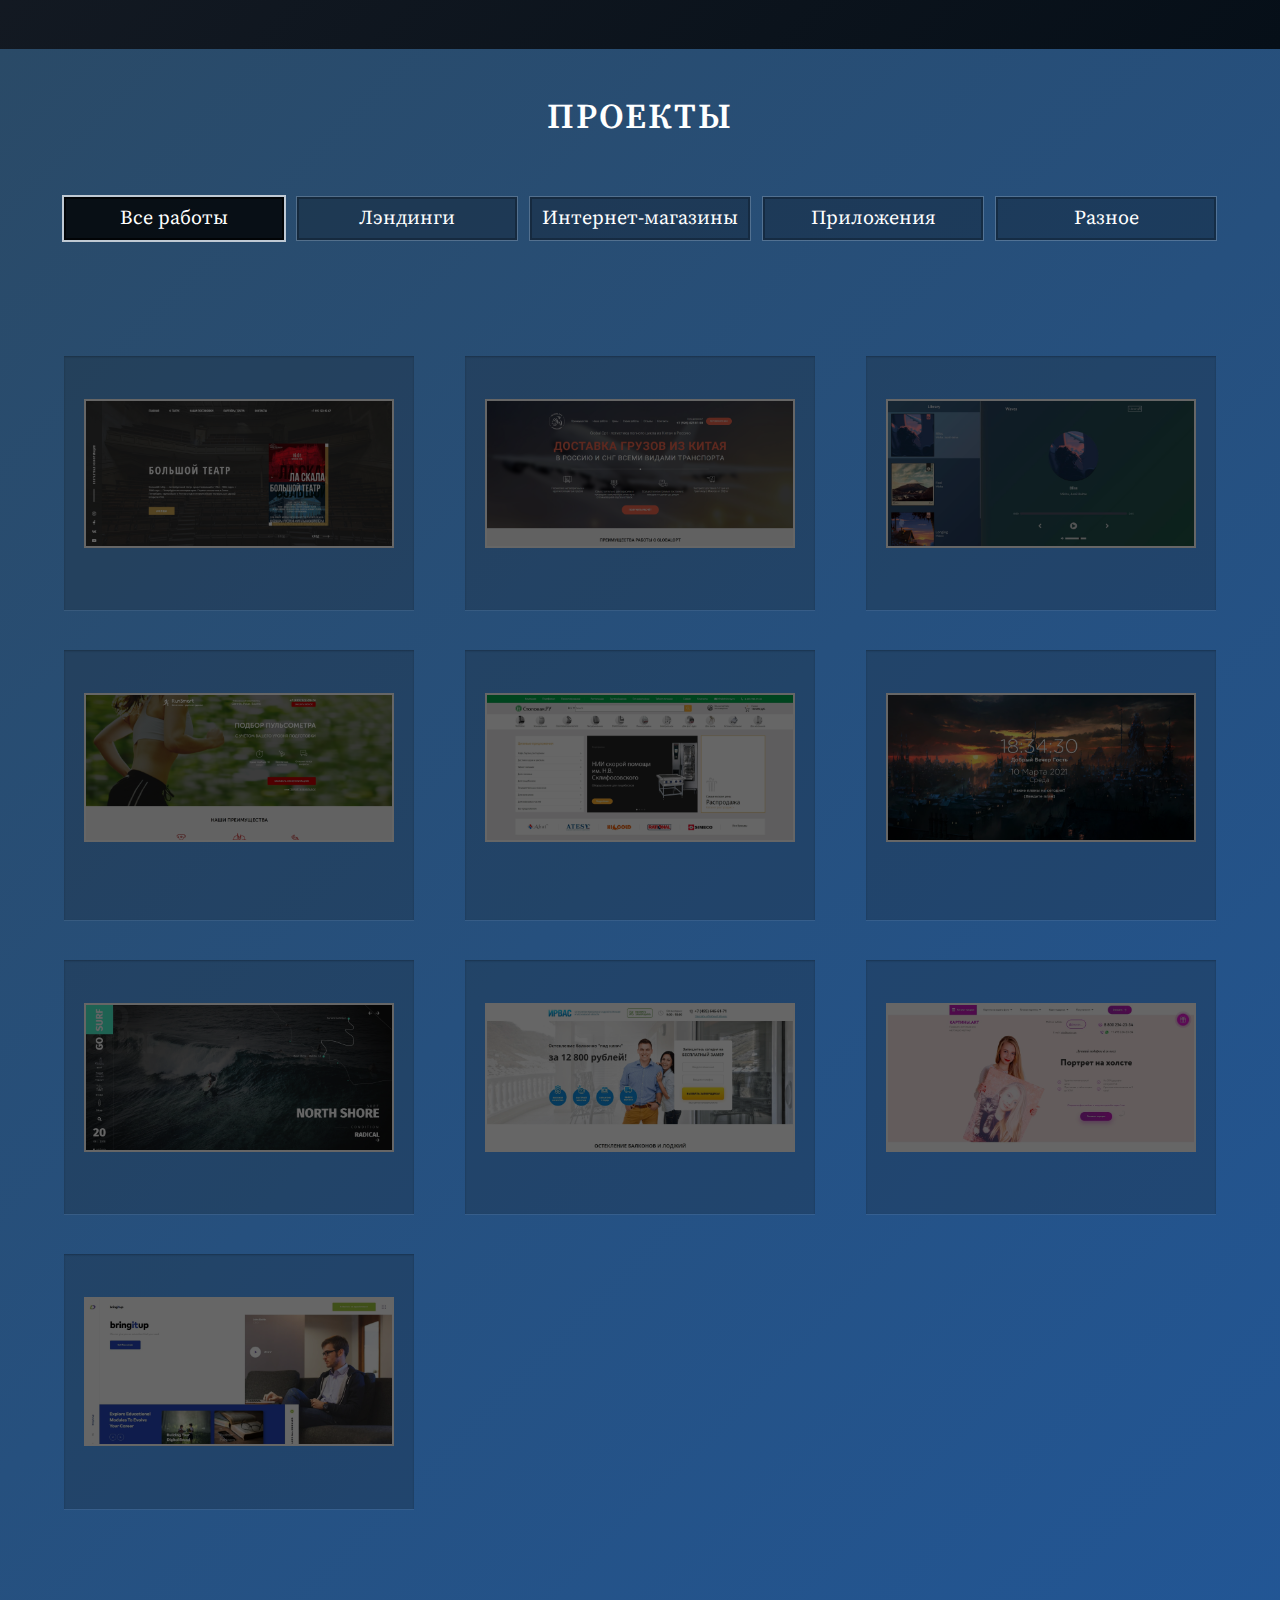
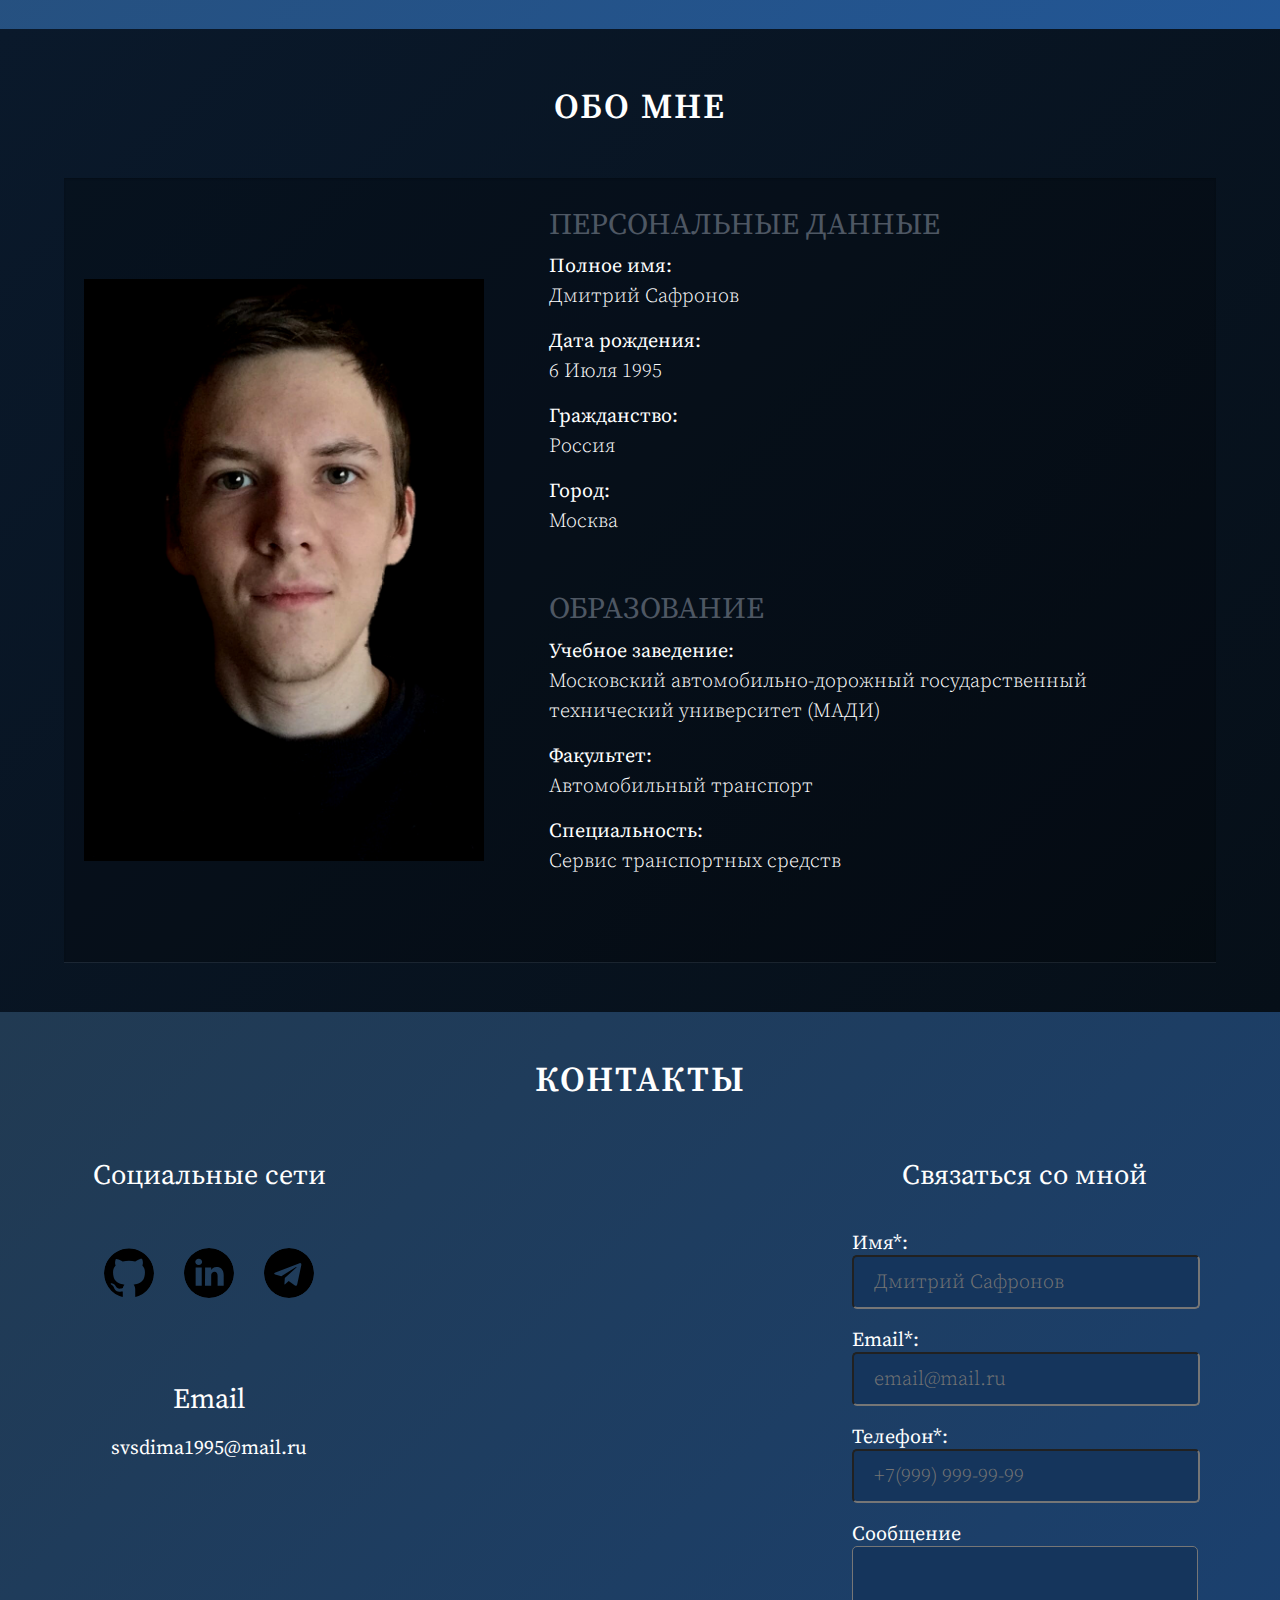
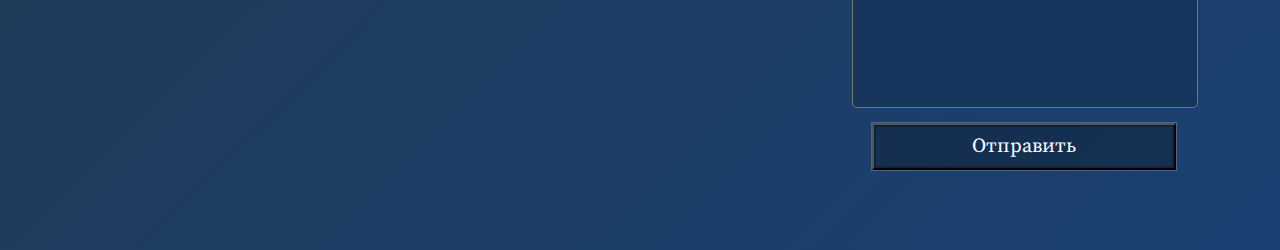
==== commit 23d7c929: "Добавление проекта: Большой Театр" ====
--- a/index.html
+++ b/index.html
@@ -267,6 +267,36 @@
             </ul>
             <div class="portfolio__wrapper">
                 <div class="portfolio__list">
+                    <div class="portfolio__item item all landing">
+                        <div class="item__content">
+                            <span class="item__head">Большой Театр</span>
+                        </div>
+                        <a href="./projects/grand-theatre/index.html"><img src="img/portfolio/grand-theatre.jpg" alt="grand-theatre"></a>
+                        <div class="item__content">
+                            <span class="item__subhead">Петербургский театр</span>
+                            <span class="item__info">HTML, SCSS, JS, Gulp, AOS.js, Swiper</span>
+                        </div>
+                    </div>
+                    <div class="portfolio__item item all landing">
+                        <div class="item__content">
+                            <span class="item__head">Global Opt</span>
+                        </div>
+                        <a href="./projects/global-opt/index.html"><img src="img/portfolio/global-opt.jpg" alt="global-opt"></a>
+                        <div class="item__content">
+                            <span class="item__subhead">Доставка грузов из Китая</span>
+                            <span class="item__info">HTML, SCSS, JavaScript, Gulp</span>
+                        </div>
+                    </div>
+                    <div class="portfolio__item item all app">
+                        <div class="item__content">
+                            <span class="item__head">Music Player</span>
+                        </div>
+                        <a href="https://dmitriy-safronov-music-app.herokuapp.com"><img src="img/portfolio/music-player.jpg" alt="music-player"></a>
+                        <div class="item__content">
+                            <span class="item__subhead">Музыкальный проигрыватель</span>
+                            <span class="item__info">React, HTML, SCSS, JavaScript</span>
+                        </div>
+                    </div>
                     <div class="portfolio__item item all landing store">
                         <div class="item__content">
                             <span class="item__head">Runsmart</span>
@@ -279,26 +309,6 @@
                     </div>
                     <div class="portfolio__item item all landing">
                         <div class="item__content">
-                            <span class="item__head">Global Opt</span>
-                        </div>
-                        <a href="./projects/global-opt/index.html"><img src="img/portfolio/global-opt.jpg" alt="global-opt"></a>
-                        <div class="item__content">
-                            <span class="item__subhead">Доставка грузов из Китая</span>
-                            <span class="item__info">HTML, SCSS, JavaScript, Gulp</span>
-                        </div>
-                    </div>
-                    <div class="portfolio__item item all app">
-                        <div class="item__content">
-                            <span class="item__head">Music Player</span>
-                        </div>
-                        <a href="https://dmitriy-safronov-music-app.herokuapp.com"><img src="img/portfolio/music-player.jpg" alt="music-player"></a>
-                        <div class="item__content">
-                            <span class="item__subhead">Музыкальный проигрыватель</span>
-                            <span class="item__info">React, HTML, SCSS, JavaScript</span>
-                        </div>
-                    </div>
-                    <div class="portfolio__item item all landing">
-                        <div class="item__content">
                             <span class="item__head">Столовая.РУ</span>
                         </div>
                         <a href="./projects/dininroom/index.html"><img src="img/portfolio/dininroom.jpg" alt="dininroom"></a>
@@ -307,6 +317,16 @@
                             <span class="item__info">HTML, SCSS, JavaScript, Gulp</span>
                         </div>
                     </div>
+                    <div class="portfolio__item item all other">
+                        <div class="item__content">
+                            <span class="item__head">Dynamic Landing Page</span>
+                        </div>
+                        <a href="./projects/dlp/index.html"><img src="img/portfolio/dlp.jpg" alt="dlp"></a>
+                        <div class="item__content">
+                            <span class="item__subhead">Показ времени и даты. Можно указать своё имя, и написать планы на сегодня</span>
+                            <span class="item__info">HTML, SCSS, JavaScript, Gulp</span>
+                        </div>
+                    </div>
                     <div class="portfolio__item item all landing">
                         <div class="item__content">
                             <span class="item__head">Go-surf</span>
@@ -345,16 +365,6 @@
                         <div class="item__content">
                             <span class="item__subhead">Образовательный сайт</span>
                             <span class="item__info">JavaScript, Gulp</span>
-                        </div>
-                    </div>
-                    <div class="portfolio__item item all other">
-                        <div class="item__content">
-                            <span class="item__head">Dynamic Landing Page</span>
-                        </div>
-                        <a href="./projects/dlp/index.html"><img src="img/portfolio/dlp.jpg" alt="dlp"></a>
-                        <div class="item__content">
-                            <span class="item__subhead">Показ времени и даты. Можно указать своё имя, и написать планы на сегодня</span>
-                            <span class="item__info">HTML, SCSS, JavaScript, Gulp</span>
                         </div>
                     </div>
                 </div>
